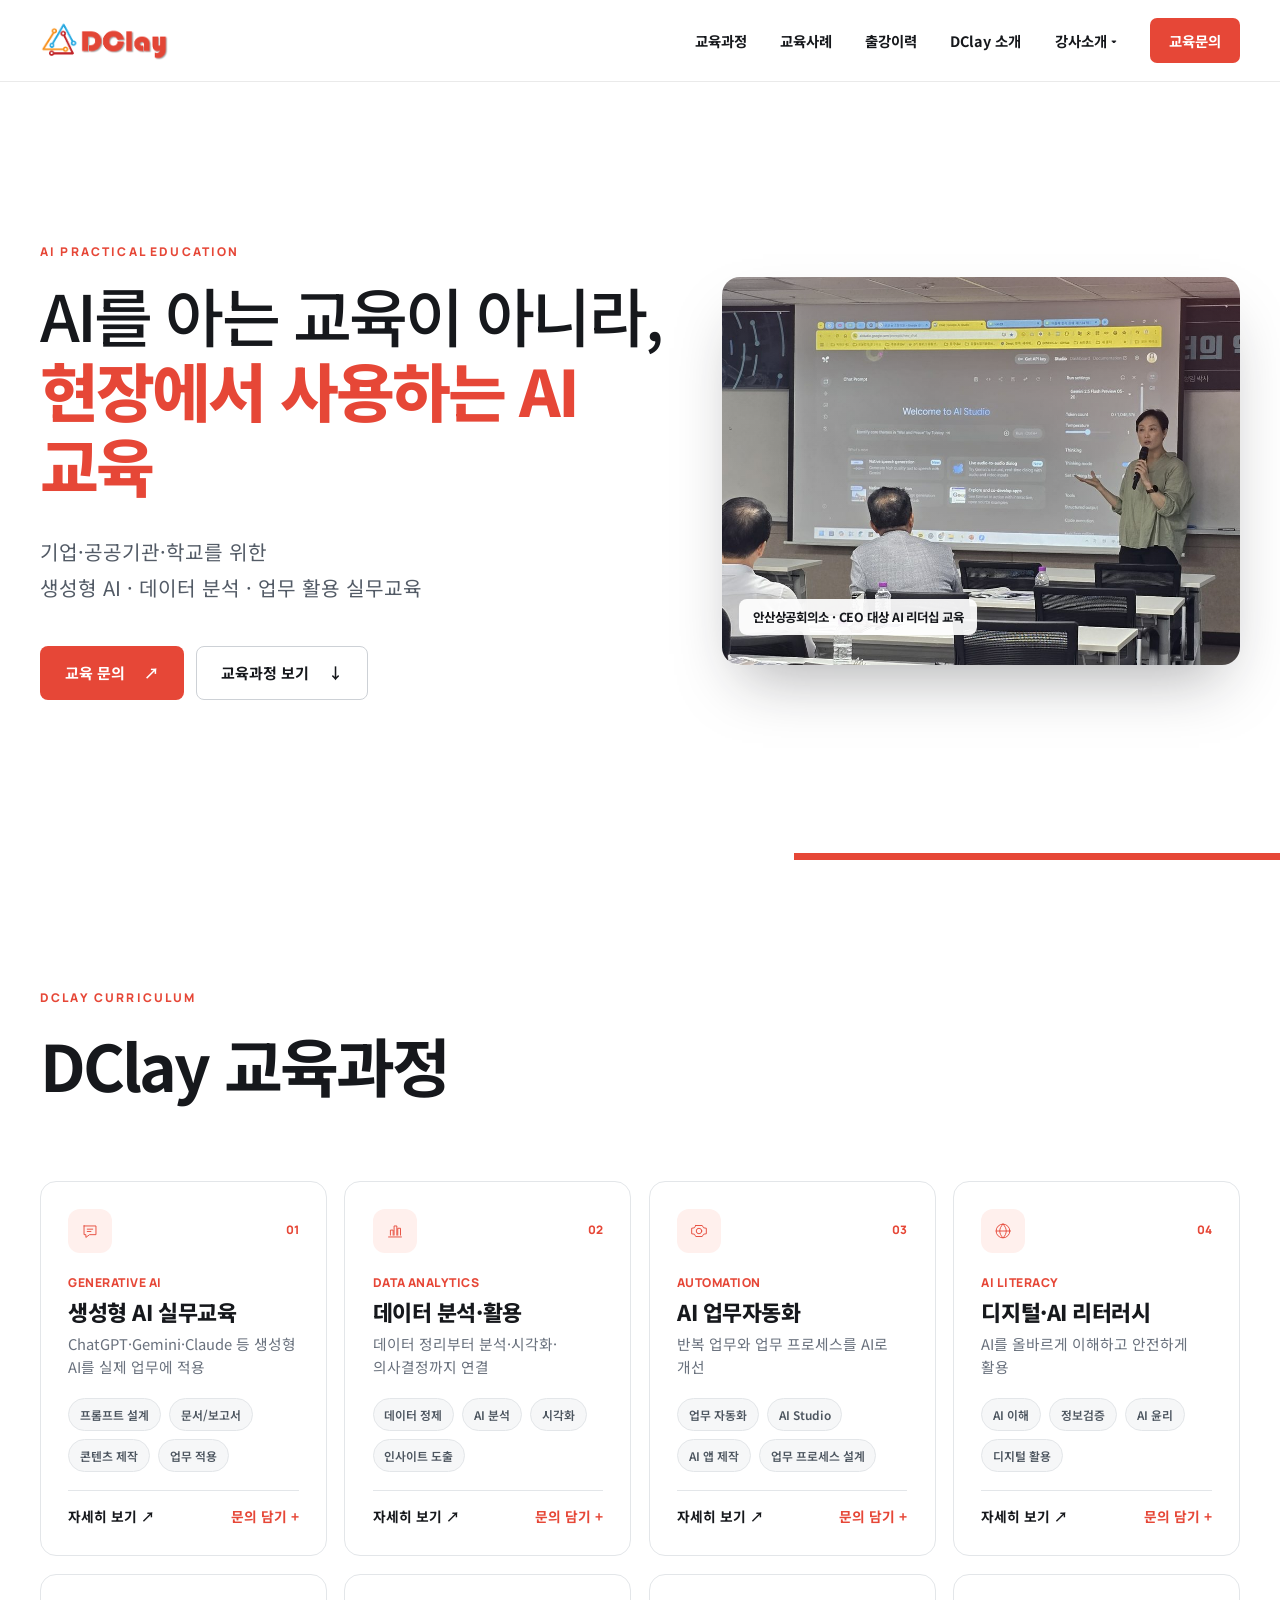
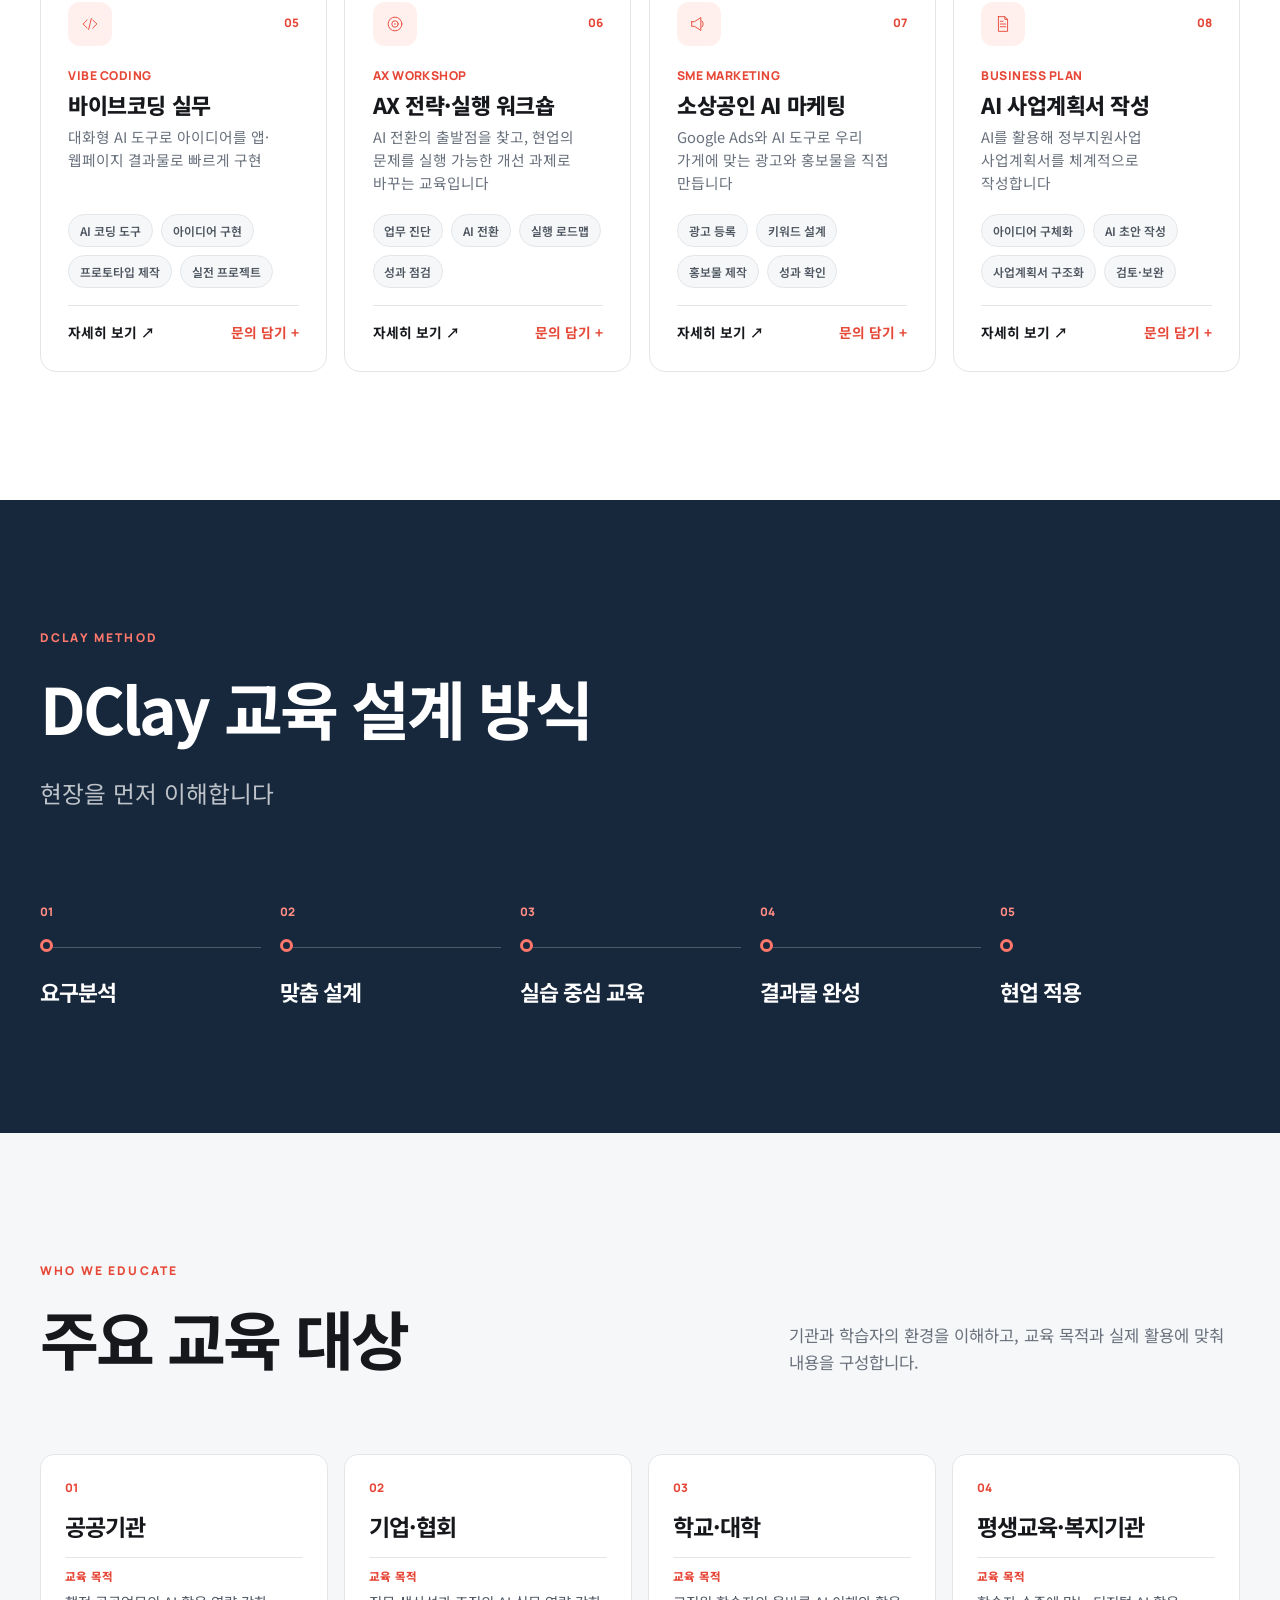
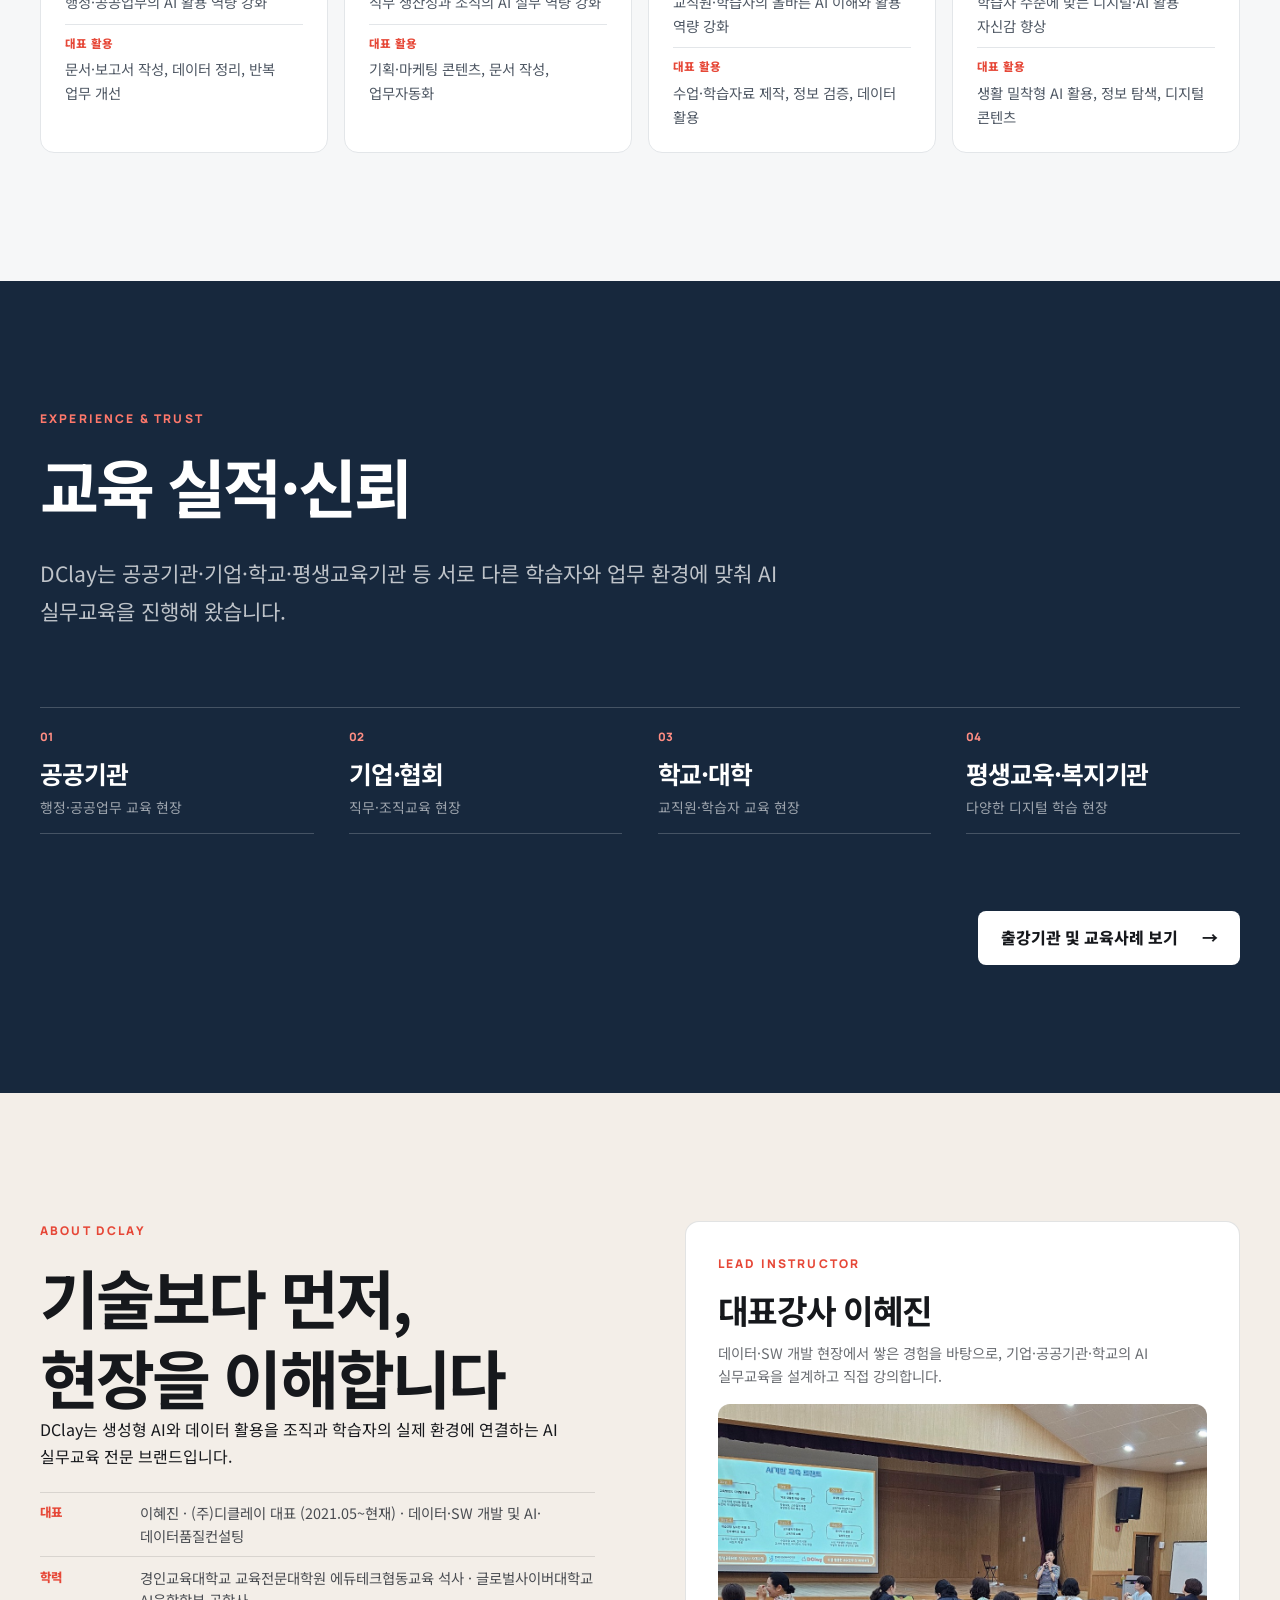
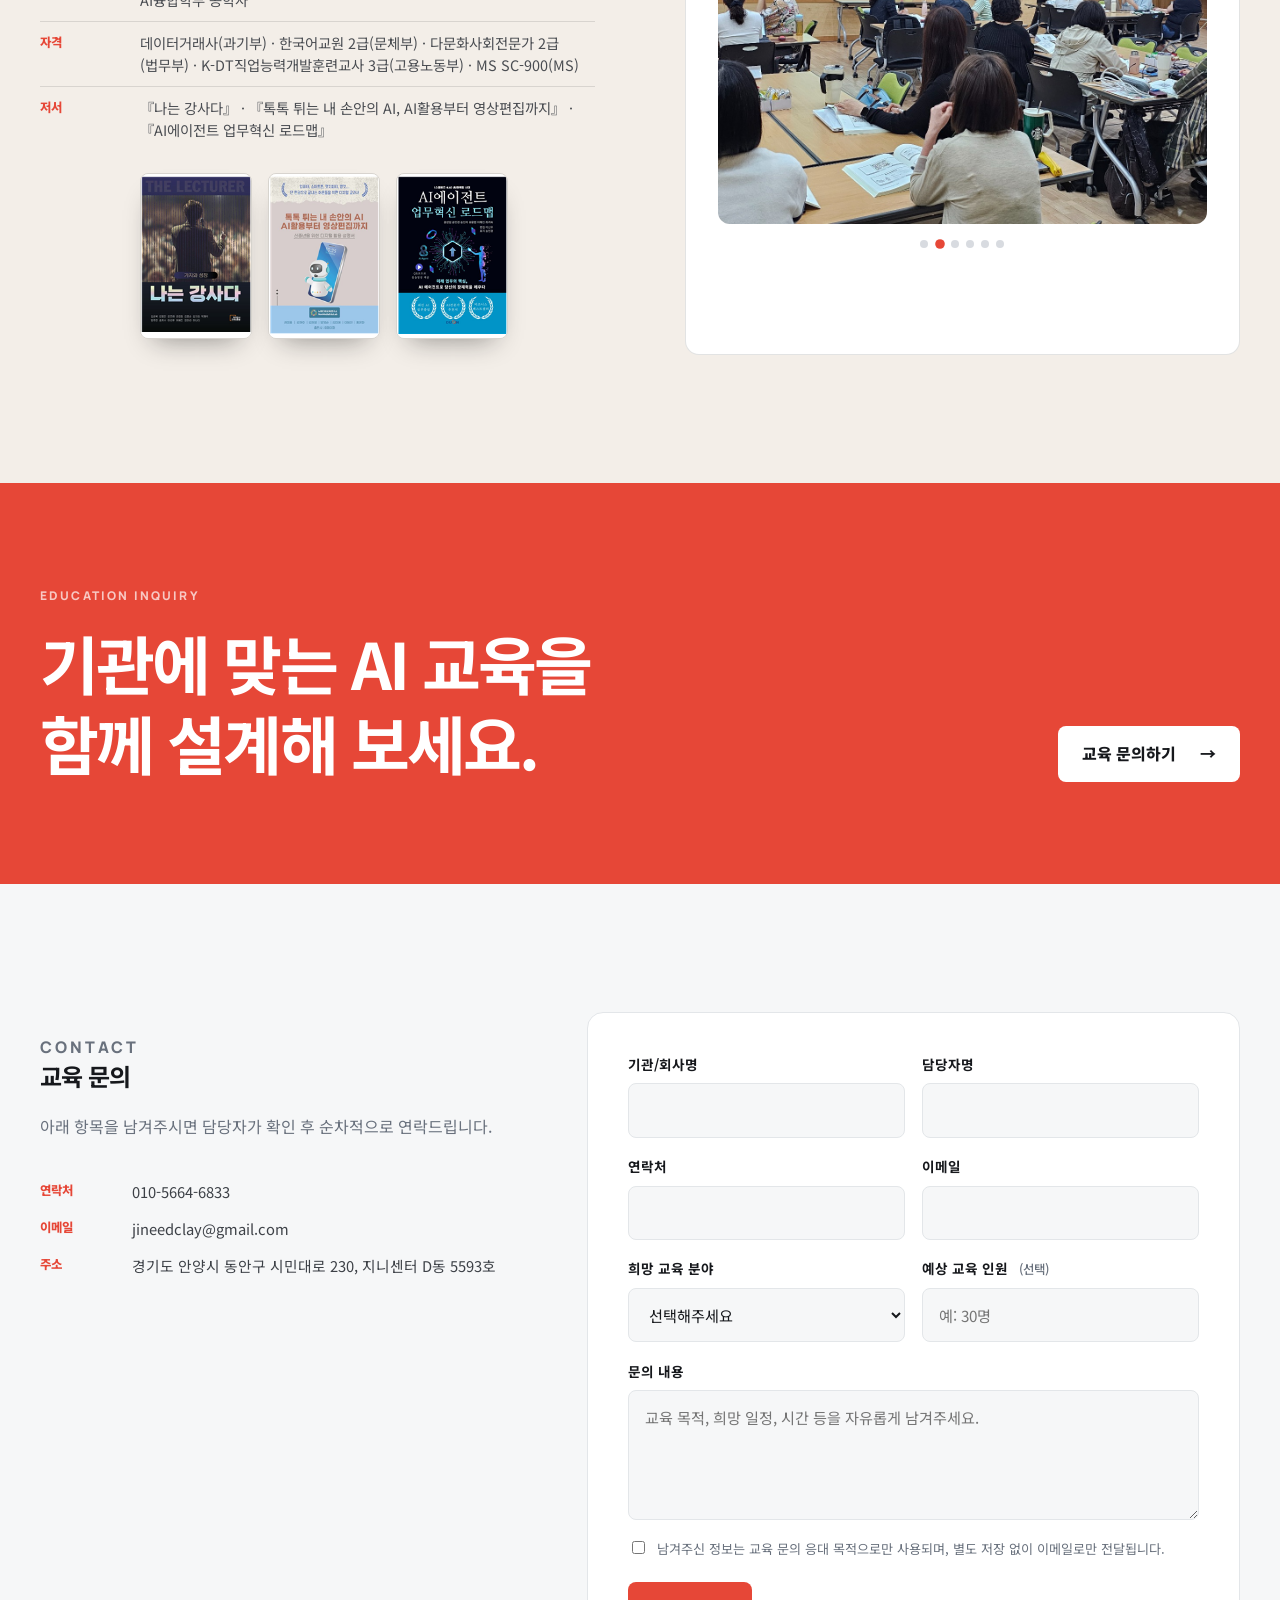
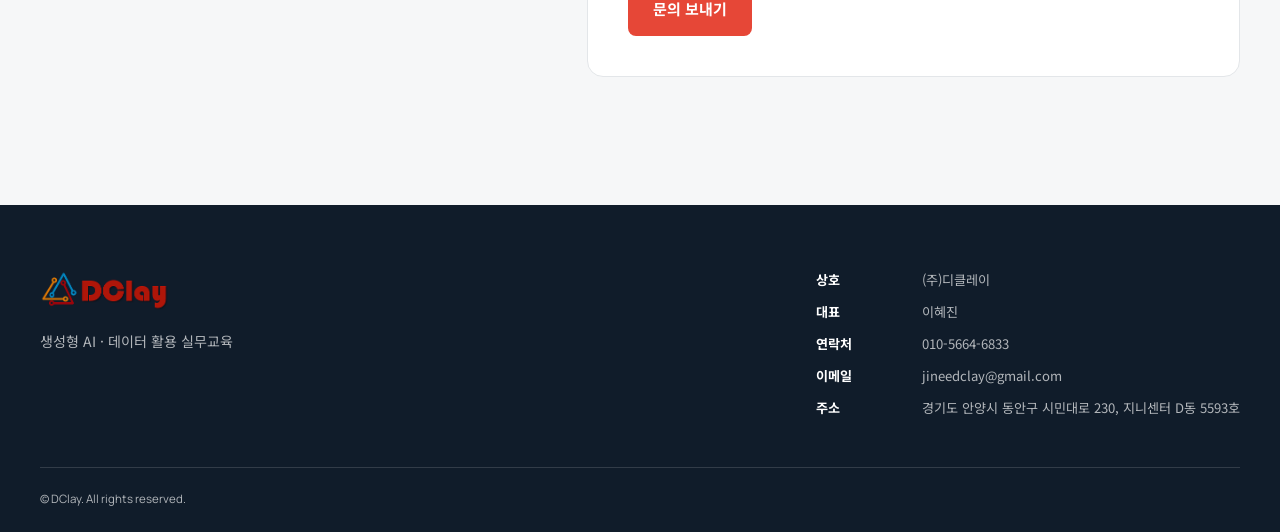
==== index.html @ a3af1133 "Flatten repo: move ai-edu/* to repo root" ====
<!doctype html>
<html lang="ko">
<head>
  <meta charset="UTF-8">
  <meta name="viewport" content="width=device-width, initial-scale=1.0">
  <title>DClay AI 교육 | 현장에서 사용하는 AI 교육</title>
  <meta name="description" content="기업·공공기관·학교를 위한 생성형 AI, 데이터 분석, 업무 활용 실무교육">
  <meta name="theme-color" content="#ffffff">
  <link rel="stylesheet" href="css/style.css?v=20260912-8">
  <script src="js/main.js" defer></script>
  <script src="js/carousel.js" defer></script>
</head>
<body id="top">
  <a class="skip-link" href="#main-content">본문 바로가기</a>

  <header class="site-header" id="site-header">
    <div class="container header-inner">
      <a class="brand" href="#top" aria-label="DClay 홈으로 이동">
        <img src="img/dclay-logo@2x.png" alt="DClay" width="289" height="94">
      </a>
      <button class="menu-toggle" type="button" aria-expanded="false" aria-controls="primary-navigation" aria-label="메뉴 열기">
        <span></span><span></span><span></span>
      </button>
      <nav class="primary-nav" id="primary-navigation" aria-label="주요 메뉴">
        <a href="#curriculum">교육과정</a>
        <a href="#education-cases">교육사례</a>
        <a href="institutions.html">출강이력</a>
        <a href="https://www.google.com/search?sca_esv=d02f1cfad0f003e9&biw=1497&bih=1020&sxsrf=APpeQnvHcux0VURXKA1gDdTrSal9pL-v2Q%3A1789214734479&q=(%EC%A3%BC)%EB%94%94%ED%81%B4%EB%A0%88%EC%9D%B4&stick=H4sIAAAAAAAAAONgU1I1qDAzszA2tTAxNDM1NzFLNUyyMqhIS05KNjA1Mk00tUwxMzdKWcQqqPFm8R7N11OmvG3c8npBx5u5WwDxBFzNPQAAAA&mat=CbwBlJvJQVDv&ved=2ahUKEwiBo7OlgOmWAxUOnK8BHfsRK-wQrMcEegQIIxAF" target="_blank" rel="noopener noreferrer">DClay 소개</a>
        <div class="nav-dropdown">
          <button type="button" class="nav-dropdown-toggle" aria-expanded="false" aria-controls="instructor-menu">강사소개 <span class="nav-caret" aria-hidden="true">▾</span></button>
          <div class="nav-dropdown-menu" id="instructor-menu">
            <div class="nav-dropdown">
              <button type="button" class="nav-dropdown-toggle" aria-expanded="false" aria-controls="instructor-menu-owner">대표강사 <span class="nav-caret" aria-hidden="true">▾</span></button>
              <div class="nav-dropdown-menu" id="instructor-menu-owner">
                <a href="#about-dclay">소개 페이지</a>
                <a href="https://blog.naver.com/dclay_edu" target="_blank" rel="noopener noreferrer">블로그홈</a>
                <a href="https://search.naver.com/search.naver?where=nexearch&sm=tab_etc&mra=bjky&pkid=1&os=33527832&qvt=0&query=%EC%9D%B4%ED%98%9C%EC%A7%84" target="_blank" rel="noopener noreferrer">네이버 인물등록</a>
                <a href="https://search.naver.com/search.naver?sm=tab_hty.top&where=nexearch&ssc=tab.nx.all&query=%28%EC%A3%BC%29%EB%94%94%ED%81%B4%EB%A0%88%EC%9D%B4+%EC%9D%B4%ED%98%9C%EC%A7%84+%EB%8C%80%ED%91%9C&oquery=%EC%9D%B4%ED%98%9C%EC%A7%84&tqi=jqR%2BGdqX6IT8oRGK7vG-379817&ackey=ii3g0a8o" target="_blank" rel="noopener noreferrer">보도자료</a>
              </div>
            </div>
            <div class="nav-dropdown">
              <button type="button" class="nav-dropdown-toggle" aria-expanded="false" aria-controls="instructor-menu-resident">전임강사 <span class="nav-caret" aria-hidden="true">▾</span></button>
              <div class="nav-dropdown-menu" id="instructor-menu-resident">
                <span class="nav-dropdown-empty">추가 예정</span>
              </div>
            </div>
          </div>
        </div>
        <a class="nav-cta" href="#education-inquiry">교육문의</a>
      </nav>
    </div>
  </header>

  <main id="main-content">
    <section class="hero" aria-labelledby="hero-title">
      <div class="container hero-inner">
        <div class="hero-copy">
          <p class="eyebrow">AI PRACTICAL EDUCATION</p>
          <h1 id="hero-title">AI를 아는 교육이 아니라,<br><strong>현장에서 사용하는 AI 교육</strong></h1>
          <p class="hero-description">기업·공공기관·학교를 위한<br>생성형 AI · 데이터 분석 · 업무 활용 실무교육</p>
          <div class="hero-actions">
            <a class="button button-primary" href="#education-inquiry">교육 문의 <span aria-hidden="true">↗</span></a>
            <a class="button button-secondary" href="#curriculum">교육과정 보기 <span aria-hidden="true">↓</span></a>
          </div>
        </div>
        <div class="hero-photo">
          <img src="img_hero/class6.jpg" alt="DClay 이혜진 강사가 기업 임직원 대상 AI 실무교육을 진행하는 모습" loading="eager">
          <p class="hero-photo-tag">안산상공회의소 · CEO 대상 AI 리더십 교육</p>
        </div>
      </div>
    </section>

    <section class="section curriculum" id="curriculum" aria-labelledby="curriculum-title">
      <div class="container">
        <div class="section-heading">
          <div><p class="eyebrow">DCLAY CURRICULUM</p><h2 id="curriculum-title">DClay 교육과정</h2></div>
        </div>
        <div class="course-list">
          <article class="course-card" data-course-id="generative-ai">
            <div class="course-card-head">
              <div class="course-icon" aria-hidden="true"><svg viewBox="0 0 48 48"><path d="M11 13h26v19H23l-8 6v-6h-4V13Z"/><path d="M18 20h12M18 25h8"/></svg></div>
              <div class="course-index">01</div>
            </div>
            <div class="course-copy">
              <span class="course-copy-tag">GENERATIVE AI</span>
              <h3>생성형 AI 실무교육</h3>
              <p>ChatGPT·Gemini·Claude 등 생성형 AI를 실제 업무에 적용</p>
            </div>
            <div class="course-topics" aria-label="주요 내용"><span>프롬프트 설계</span><span>문서/보고서</span><span>콘텐츠 제작</span><span>업무 적용</span></div>
            <div class="course-actions">
              <button type="button" class="course-action-detail" data-open-course="generative-ai">자세히 보기 <span aria-hidden="true">↗</span></button>
              <button type="button" class="course-action-inquiry" data-inquiry-course="generative-ai">문의 담기 <span aria-hidden="true">+</span></button>
            </div>
          </article>
          <article class="course-card" data-course-id="data-analytics">
            <div class="course-card-head">
              <div class="course-icon" aria-hidden="true"><svg viewBox="0 0 48 48"><path d="M10 37h28M14 33V22h6v11M22 33V13h6v20M30 33V18h6v15"/></svg></div>
              <div class="course-index">02</div>
            </div>
            <div class="course-copy">
              <span class="course-copy-tag">DATA ANALYTICS</span>
              <h3>데이터 분석·활용</h3>
              <p>데이터 정리부터 분석·시각화·의사결정까지 연결</p>
            </div>
            <div class="course-topics" aria-label="주요 내용"><span>데이터 정제</span><span>AI 분석</span><span>시각화</span><span>인사이트 도출</span></div>
            <div class="course-actions">
              <button type="button" class="course-action-detail" data-open-course="data-analytics">자세히 보기 <span aria-hidden="true">↗</span></button>
              <button type="button" class="course-action-inquiry" data-inquiry-course="data-analytics">문의 담기 <span aria-hidden="true">+</span></button>
            </div>
          </article>
          <article class="course-card" data-course-id="automation">
            <div class="course-card-head">
              <div class="course-icon" aria-hidden="true"><svg viewBox="0 0 48 48"><path d="M17 12h14l3 5 6 1v12l-6 1-3 5H17l-3-5-6-1V18l6-1 3-5Z"/><circle cx="24" cy="24" r="6"/></svg></div>
              <div class="course-index">03</div>
            </div>
            <div class="course-copy">
              <span class="course-copy-tag">AUTOMATION</span>
              <h3>AI 업무자동화</h3>
              <p>반복 업무와 업무 프로세스를 AI로 개선</p>
            </div>
            <div class="course-topics" aria-label="주요 내용"><span>업무 자동화</span><span>AI Studio</span><span>AI 앱 제작</span><span>업무 프로세스 설계</span></div>
            <div class="course-actions">
              <button type="button" class="course-action-detail" data-open-course="automation">자세히 보기 <span aria-hidden="true">↗</span></button>
              <button type="button" class="course-action-inquiry" data-inquiry-course="automation">문의 담기 <span aria-hidden="true">+</span></button>
            </div>
          </article>
          <article class="course-card" data-course-id="literacy">
            <div class="course-card-head">
              <div class="course-icon" aria-hidden="true"><svg viewBox="0 0 48 48"><circle cx="24" cy="24" r="15"/><path d="M9 24h30M24 9c5 5 7 10 7 15s-2 10-7 15c-5-5-7-10-7-15s2-10 7-15Z"/></svg></div>
              <div class="course-index">04</div>
            </div>
            <div class="course-copy">
              <span class="course-copy-tag">AI LITERACY</span>
              <h3>디지털·AI 리터러시</h3>
              <p>AI를 올바르게 이해하고 안전하게 활용</p>
            </div>
            <div class="course-topics" aria-label="주요 내용"><span>AI 이해</span><span>정보검증</span><span>AI 윤리</span><span>디지털 활용</span></div>
            <div class="course-actions">
              <button type="button" class="course-action-detail" data-open-course="literacy">자세히 보기 <span aria-hidden="true">↗</span></button>
              <button type="button" class="course-action-inquiry" data-inquiry-course="literacy">문의 담기 <span aria-hidden="true">+</span></button>
            </div>
          </article>
          <article class="course-card" data-course-id="vibe-coding">
            <div class="course-card-head">
              <div class="course-icon" aria-hidden="true"><svg viewBox="0 0 48 48"><path d="M18 15 9 24l9 9M30 15l9 9-9 9M27 12l-6 24"/></svg></div>
              <div class="course-index">05</div>
            </div>
            <div class="course-copy">
              <span class="course-copy-tag">VIBE CODING</span>
              <h3>바이브코딩 실무</h3>
              <p>대화형 AI 도구로 아이디어를 앱·웹페이지 결과물로 빠르게 구현</p>
            </div>
            <div class="course-topics" aria-label="주요 내용"><span>AI 코딩 도구</span><span>아이디어 구현</span><span>프로토타입 제작</span><span>실전 프로젝트</span></div>
            <div class="course-actions">
              <button type="button" class="course-action-detail" data-open-course="vibe-coding">자세히 보기 <span aria-hidden="true">↗</span></button>
              <button type="button" class="course-action-inquiry" data-inquiry-course="vibe-coding">문의 담기 <span aria-hidden="true">+</span></button>
            </div>
          </article>
          <article class="course-card" data-course-id="ax-workshop">
            <div class="course-card-head">
              <div class="course-icon" aria-hidden="true"><svg viewBox="0 0 48 48"><circle cx="24" cy="24" r="15"/><circle cx="24" cy="24" r="7"/><circle cx="24" cy="24" r="1.6" fill="currentColor" stroke="none"/></svg></div>
              <div class="course-index">06</div>
            </div>
            <div class="course-copy">
              <span class="course-copy-tag">AX WORKSHOP</span>
              <h3>AX 전략·실행 워크숍</h3>
              <p>AI 전환의 출발점을 찾고, 현업의 문제를 실행 가능한 개선 과제로 바꾸는 교육입니다</p>
            </div>
            <div class="course-topics" aria-label="주요 내용"><span>업무 진단</span><span>AI 전환</span><span>실행 로드맵</span><span>성과 점검</span></div>
            <div class="course-actions">
              <button type="button" class="course-action-detail" data-open-course="ax-workshop">자세히 보기 <span aria-hidden="true">↗</span></button>
              <button type="button" class="course-action-inquiry" data-inquiry-course="ax-workshop">문의 담기 <span aria-hidden="true">+</span></button>
            </div>
          </article>
          <article class="course-card" data-course-id="sme-marketing">
            <div class="course-card-head">
              <div class="course-icon" aria-hidden="true"><svg viewBox="0 0 48 48"><path d="M8 19h6l14-9v28l-14-9H8V19Z"/><path d="M30 17a9 9 0 0 1 0 14"/></svg></div>
              <div class="course-index">07</div>
            </div>
            <div class="course-copy">
              <span class="course-copy-tag">SME MARKETING</span>
              <h3>소상공인 AI 마케팅</h3>
              <p>Google Ads와 AI 도구로 우리 가게에 맞는 광고와 홍보물을 직접 만듭니다</p>
            </div>
            <div class="course-topics" aria-label="주요 내용"><span>광고 등록</span><span>키워드 설계</span><span>홍보물 제작</span><span>성과 확인</span></div>
            <div class="course-actions">
              <button type="button" class="course-action-detail" data-open-course="sme-marketing">자세히 보기 <span aria-hidden="true">↗</span></button>
              <button type="button" class="course-action-inquiry" data-inquiry-course="sme-marketing">문의 담기 <span aria-hidden="true">+</span></button>
            </div>
          </article>
          <article class="course-card" data-course-id="business-plan">
            <div class="course-card-head">
              <div class="course-icon" aria-hidden="true"><svg viewBox="0 0 48 48"><path d="M14 8h14l6 6v26H14V8Z"/><path d="M28 8v6h6"/><path d="M18 24h12M18 30h12M18 18h6"/></svg></div>
              <div class="course-index">08</div>
            </div>
            <div class="course-copy">
              <span class="course-copy-tag">BUSINESS PLAN</span>
              <h3>AI 사업계획서 작성</h3>
              <p>AI를 활용해 정부지원사업 사업계획서를 체계적으로 작성합니다</p>
            </div>
            <div class="course-topics" aria-label="주요 내용"><span>아이디어 구체화</span><span>AI 초안 작성</span><span>사업계획서 구조화</span><span>검토·보완</span></div>
            <div class="course-actions">
              <button type="button" class="course-action-detail" data-open-course="business-plan">자세히 보기 <span aria-hidden="true">↗</span></button>
              <button type="button" class="course-action-inquiry" data-inquiry-course="business-plan">문의 담기 <span aria-hidden="true">+</span></button>
            </div>
          </article>
        </div>
      </div>
    </section>

    <section class="section method" id="method" aria-labelledby="method-title">
      <div class="container">
        <div class="method-heading">
          <p class="eyebrow">DCLAY METHOD</p>
          <h2 id="method-title">DClay 교육 설계 방식</h2>
          <p class="method-message">현장을 먼저 이해합니다</p>
        </div>
        <ol class="method-flow" aria-label="DClay 교육 설계 5단계">
          <li><span class="method-number">01</span><div class="method-marker"><span></span></div><h3>요구분석</h3></li>
          <li><span class="method-number">02</span><div class="method-marker"><span></span></div><h3>맞춤 설계</h3></li>
          <li><span class="method-number">03</span><div class="method-marker"><span></span></div><h3>실습 중심 교육</h3></li>
          <li><span class="method-number">04</span><div class="method-marker"><span></span></div><h3>결과물 완성</h3></li>
          <li><span class="method-number">05</span><div class="method-marker"><span></span></div><h3>현업 적용</h3></li>
        </ol>
      </div>
    </section>

    <section class="section audiences" id="audiences" aria-labelledby="audiences-title">
      <div class="container">
        <div class="section-heading section-heading-split">
          <div>
            <p class="eyebrow">WHO WE EDUCATE</p>
            <h2 id="audiences-title">주요 교육 대상</h2>
          </div>
          <p>기관과 학습자의 환경을 이해하고, 교육 목적과 실제 활용에 맞춰 내용을 구성합니다.</p>
        </div>

        <div class="audience-grid">
          <article class="audience-card">
            <span class="audience-number">01</span>
            <h3>공공기관</h3>
            <dl>
              <div>
                <dt>교육 목적</dt>
                <dd>행정·공공업무의 AI 활용 역량 강화</dd>
              </div>
              <div>
                <dt>대표 활용</dt>
                <dd>문서·보고서 작성, 데이터 정리, 반복 업무 개선</dd>
              </div>
            </dl>
          </article>

          <article class="audience-card">
            <span class="audience-number">02</span>
            <h3>기업·협회</h3>
            <dl>
              <div>
                <dt>교육 목적</dt>
                <dd>직무 생산성과 조직의 AI 실무 역량 강화</dd>
              </div>
              <div>
                <dt>대표 활용</dt>
                <dd>기획·마케팅 콘텐츠, 문서 작성, 업무자동화</dd>
              </div>
            </dl>
          </article>

          <article class="audience-card">
            <span class="audience-number">03</span>
            <h3>학교·대학</h3>
            <dl>
              <div>
                <dt>교육 목적</dt>
                <dd>교직원·학습자의 올바른 AI 이해와 활용 역량 강화</dd>
              </div>
              <div>
                <dt>대표 활용</dt>
                <dd>수업·학습자료 제작, 정보 검증, 데이터 활용</dd>
              </div>
            </dl>
          </article>

          <article class="audience-card">
            <span class="audience-number">04</span>
            <h3>평생교육·복지기관</h3>
            <dl>
              <div>
                <dt>교육 목적</dt>
                <dd>학습자 수준에 맞는 디지털·AI 활용 자신감 향상</dd>
              </div>
              <div>
                <dt>대표 활용</dt>
                <dd>생활 밀착형 AI 활용, 정보 탐색, 디지털 콘텐츠</dd>
              </div>
            </dl>
          </article>
        </div>
      </div>
    </section>

    <section class="section trust" id="education-cases" aria-labelledby="trust-title">
      <div class="container trust-inner">
        <div class="trust-heading">
          <p class="eyebrow">EXPERIENCE &amp; TRUST</p>
          <h2 id="trust-title">교육 실적·신뢰</h2>
          <p class="trust-lead">DClay는 공공기관·기업·학교·평생교육기관 등 서로 다른 학습자와 업무 환경에 맞춰 AI 실무교육을 진행해 왔습니다.</p>
        </div>

        <div class="trust-fields" aria-label="DClay 교육 현장 경험">
          <article><span>01</span><h3>공공기관</h3><p>행정·공공업무 교육 현장</p></article>
          <article><span>02</span><h3>기업·협회</h3><p>직무·조직교육 현장</p></article>
          <article><span>03</span><h3>학교·대학</h3><p>교직원·학습자 교육 현장</p></article>
          <article><span>04</span><h3>평생교육·복지기관</h3><p>다양한 디지털 학습 현장</p></article>
        </div>

        <a class="trust-link" href="institutions.html">출강기관 및 교육사례 보기 <span aria-hidden="true">→</span></a>
      </div>
    </section>

    <section class="section about-dclay" id="about-dclay" aria-labelledby="about-dclay-title">
      <div class="container about-layout">
        <div class="about-heading">
          <p class="eyebrow">ABOUT DCLAY</p>
          <h2 id="about-dclay-title">기술보다 먼저,<br>현장을 이해합니다</h2>
          <p>DClay는 생성형 AI와 데이터 활용을 조직과 학습자의 실제 환경에 연결하는 AI 실무교육 전문 브랜드입니다.</p>

          <dl class="about-bio">
            <div class="about-bio-item">
              <dt>대표</dt>
              <dd>이혜진 · (주)디클레이 대표 (2021.05~현재) · 데이터·SW 개발 및 AI·데이터품질컨설팅</dd>
            </div>
            <div class="about-bio-item">
              <dt>학력</dt>
              <dd>경인교육대학교 교육전문대학원 에듀테크협동교육 석사 · 글로벌사이버대학교 AI융합학부 공학사</dd>
            </div>
            <div class="about-bio-item">
              <dt>자격</dt>
              <dd>데이터거래사(과기부) · 한국어교원 2급(문체부) · 다문화사회전문가 2급(법무부) · K-DT직업능력개발훈련교사 3급(고용노동부) · MS SC-900(MS)</dd>
            </div>
            <div class="about-bio-item">
              <dt>저서</dt>
              <dd>『나는 강사다』 · 『톡톡 튀는 내 손안의 AI, AI활용부터 영상편집까지』 · 『AI에이전트 업무혁신 로드맵』</dd>
              <div class="book-covers">
                <img src="img/book-lecturer.png" alt="『나는 강사다』 책 표지" loading="lazy">
                <img src="img/book-ai-handy.png" alt="『톡톡 튀는 내 손안의 AI, AI활용부터 영상편집까지』 책 표지" loading="lazy">
                <img src="img/book-ai-agent.png" alt="『AI에이전트 업무혁신 로드맵』 책 표지" loading="lazy">
              </div>
            </div>
          </dl>
        </div>

        <aside class="instructor-slot" aria-labelledby="instructor-name">
          <p class="eyebrow">LEAD INSTRUCTOR</p>
          <h3 id="instructor-name">대표강사 이혜진</h3>
          <p class="instructor-note">데이터·SW 개발 현장에서 쌓은 경험을 바탕으로, 기업·공공기관·학교의 AI 실무교육을 설계하고 직접 강의합니다.</p>

          <div class="instructor-photo-carousel" data-carousel aria-label="이혜진 강사 교육 현장 사진">
            <div class="carousel-slide is-active"><img src="img_hero/class1.jpg" alt="AI 디지털배움터 컴퓨터실 실습 교육 현장"></div>
            <div class="carousel-slide"><img src="img_hero/class2.jpg" alt="기업 임직원 대상 AI 실무교육 강의 현장"></div>
            <div class="carousel-slide"><img src="img_hero/class3.jpg" alt="공공기관 AI 활용 교육 강의 현장"></div>
            <div class="carousel-slide"><img src="img_hero/class4.jpg" alt="다수 인원 대상 AI 실무교육 강의 현장"></div>
            <div class="carousel-slide"><img src="img_hero/class5.jpg" alt="클로드 AI 에이전트 사용법 소규모 실습 교육"></div>
            <div class="carousel-slide"><img src="img_hero/class6.jpg" alt="안산상공회의소 CEO 대상 AI 리더십 교육 강의 현장"></div>
          </div>
          <div class="carousel-dots" data-carousel-dots aria-hidden="true"></div>
        </aside>
      </div>
    </section>

    <section class="inquiry-cta" id="education-inquiry" aria-labelledby="inquiry-title">
      <div class="container inquiry-inner">
        <div>
          <p class="eyebrow">EDUCATION INQUIRY</p>
          <h2 id="inquiry-title">기관에 맞는 AI 교육을<br>함께 설계해 보세요.</h2>
        </div>
        <a class="inquiry-button" href="#inquiry-form">교육 문의하기 <span aria-hidden="true">→</span></a>
      </div>
    </section>

    <section class="section inquiry-form-section" id="inquiry-form" aria-labelledby="inquiry-form-title">
      <div class="container inquiry-form-layout">
        <div class="inquiry-form-heading">
          <p class="eyebrow">CONTACT</p>
          <h2 id="inquiry-form-title">교육 문의</h2>
          <p>아래 항목을 남겨주시면 담당자가 확인 후 순차적으로 연락드립니다.</p>
          <dl>
            <div><dt>연락처</dt><dd>010-5664-6833</dd></div>
            <div><dt>이메일</dt><dd>jineedclay@gmail.com</dd></div>
            <div><dt>주소</dt><dd>경기도 안양시 동안구 시민대로 230, 지니센터 D동 5593호</dd></div>
          </dl>
        </div>

        <form class="inquiry-form" id="education-inquiry-form">
          <div class="form-row form-row-2">
            <div class="form-field">
              <label for="field-org">기관/회사명</label>
              <input type="text" id="field-org" name="company" required>
            </div>
            <div class="form-field">
              <label for="field-name">담당자명</label>
              <input type="text" id="field-name" name="name" required>
            </div>
          </div>
          <div class="form-row form-row-2">
            <div class="form-field">
              <label for="field-phone">연락처</label>
              <input type="tel" id="field-phone" name="phone" required>
            </div>
            <div class="form-field">
              <label for="field-email">이메일</label>
              <input type="email" id="field-email" name="email" required>
            </div>
          </div>
          <div class="form-row form-row-2">
            <div class="form-field">
              <label for="field-topic">희망 교육 분야</label>
              <select id="field-topic" name="topic">
                <option value="">선택해주세요</option>
                <option>생성형 AI 실무교육</option>
                <option>데이터 분석·활용</option>
                <option>AI 업무자동화</option>
                <option>디지털·AI 리터러시</option>
                <option>바이브코딩 실무</option>
                <option>AX 전략·실행 워크숍</option>
                <option>소상공인 AI 마케팅</option>
                <option>AI 사업계획서 작성</option>
                <option>기타 (내용에 작성)</option>
              </select>
            </div>
            <div class="form-field">
              <label for="field-size">예상 교육 인원 <span class="optional">(선택)</span></label>
              <input type="text" id="field-size" name="size" placeholder="예: 30명">
            </div>
          </div>
          <div class="form-field">
            <label for="field-message">문의 내용</label>
            <textarea id="field-message" name="message" required placeholder="교육 목적, 희망 일정, 시간 등을 자유롭게 남겨주세요."></textarea>
          </div>
          <label class="form-consent">
            <input type="checkbox" required>
            <span>남겨주신 정보는 교육 문의 응대 목적으로만 사용되며, 별도 저장 없이 이메일로만 전달됩니다.</span>
          </label>
          <div class="form-submit">
            <button class="button button-primary" type="submit">문의 보내기</button>
            <p class="form-status" data-form-status role="status" aria-live="polite"></p>
          </div>
        </form>
      </div>
    </section>
  </main>

  <footer class="site-footer" id="contact-information">
    <div class="container footer-main">
      <div class="footer-brand">
        <img src="img/dclay-logo@2x.png" alt="DClay" width="289" height="94" loading="lazy">
        <p>생성형 AI · 데이터 활용 실무교육</p>
      </div>
      <dl class="footer-information">
        <div><dt>상호</dt><dd>(주)디클레이</dd></div>
        <div><dt>대표</dt><dd>이혜진</dd></div>
        <div><dt>연락처</dt><dd>010-5664-6833</dd></div>
        <div><dt>이메일</dt><dd>jineedclay@gmail.com</dd></div>
        <div><dt>주소</dt><dd>경기도 안양시 동안구 시민대로 230, 지니센터 D동 5593호</dd></div>
      </dl>
    </div>
    <div class="container footer-bottom">
      <p>© DClay. All rights reserved.</p>
    </div>
  </footer>

  <button class="top-button" id="top-button" type="button" aria-label="페이지 맨 위로 이동"><span aria-hidden="true">↑</span>TOP</button>

  <div class="course-modal-backdrop" id="course-modal" hidden>
    <div class="course-modal" role="dialog" aria-modal="true" aria-labelledby="course-modal-title">
      <button type="button" class="course-modal-close" id="course-modal-close" aria-label="닫기">✕</button>
      <p class="course-modal-eyebrow"><span id="course-modal-tag"></span> <span aria-hidden="true">·</span> <span id="course-modal-index"></span></p>
      <div class="course-modal-icon" id="course-modal-icon" aria-hidden="true"></div>
      <h3 id="course-modal-title"></h3>
      <p class="course-modal-desc" id="course-modal-desc"></p>

      <dl class="course-modal-stats">
        <div><dt>추천 대상</dt><dd id="course-modal-audience"></dd></div>
        <div><dt>교육 구성</dt><dd id="course-modal-structure"></dd></div>
        <div><dt>실습 결과물</dt><dd id="course-modal-output"></dd></div>
        <div><dt>교육 시간·난이도</dt><dd id="course-modal-duration"></dd></div>
      </dl>

      <div class="course-modal-flow">
        <h4>이런 흐름으로 배웁니다</h4>
        <ol id="course-modal-steps"></ol>
      </div>

      <p class="course-modal-note" id="course-modal-note"></p>

      <div class="course-modal-buttons">
        <button type="button" class="button button-secondary" id="course-modal-copy">교육 링크 복사</button>
        <button type="button" class="button button-primary" id="course-modal-inquiry">문의 담기 <span aria-hidden="true">+</span></button>
      </div>
    </div>
  </div>

  <script src="js/data/courses.js"></script>
  <script src="js/course-modal.js" defer></script>
  <script src="js/contact-form.js" defer></script>
</body>
</html>
---- css/style.css ----
@import url("https://fonts.googleapis.com/css2?family=Manrope:wght@600;700;800&family=Noto+Sans+KR:wght@400;500;600;700;800&display=swap");

:root {
  --red: #e64737;
  --red-dark: #c93629;
  --red-soft: #fff0ed;
  --ink: #16181c;
  --navy: #17283d;
  --muted: #69717d;
  --line: #e3e6e9;
  --surface: #f6f7f8;
  --white: #fff;
  --header-height: 82px;
  --container: 1200px;
  --transition: 220ms ease;
}

*, *::before, *::after { box-sizing: border-box; }
html { scroll-behavior: smooth; scroll-padding-top: calc(var(--header-height) + 24px); }
body {
  margin: 0;
  color: var(--ink);
  background: var(--white);
  font-family: "Noto Sans KR", "Apple SD Gothic Neo", "Malgun Gothic", sans-serif;
  line-height: 1.65;
  word-break: keep-all;
  -webkit-font-smoothing: antialiased;
  overflow-x: hidden;
}
body.menu-open { overflow: hidden; }
a { color: inherit; text-decoration: none; }
button { font: inherit; }
img, svg { display: block; }
h1, h2, h3, p, ul, ol { margin-top: 0; }
h1, h2, h3 { margin-bottom: 0; line-height: 1.25; letter-spacing: -0.045em; }
.container { width: min(calc(100% - 40px), var(--container)); margin-inline: auto; }
.section { padding-block: clamp(5.5rem, 10vw, 9rem); }

.skip-link {
  position: fixed; z-index: 9999; top: 10px; left: 10px; padding: .7rem 1rem;
  color: var(--white); background: var(--ink); border-radius: 6px;
  transform: translateY(-160%); transition: transform var(--transition);
}
.skip-link:focus { transform: translateY(0); }
.eyebrow {
  margin-bottom: 1rem; color: var(--red); font-family: "Manrope", sans-serif;
  font-size: .75rem; font-weight: 800; letter-spacing: .18em;
}
.button {
  display: inline-flex; min-height: 54px; align-items: center; justify-content: center;
  gap: 1.2rem; padding: .85rem 1.5rem; border: 1px solid transparent; border-radius: 8px;
  font-size: .94rem; font-weight: 700;
  transition: color var(--transition), background var(--transition), border-color var(--transition), transform var(--transition);
}
.button:hover { transform: translateY(-2px); }
.button-primary { color: var(--white); background: var(--red); }
.button-primary:hover { background: var(--red-dark); }
.button-secondary { color: var(--ink); background: var(--white); border-color: #cdd1d6; }
.button-secondary:hover { border-color: var(--ink); }
.button:focus-visible, .brand:focus-visible, .primary-nav a:focus-visible,
.menu-toggle:focus-visible, .top-button:focus-visible { outline: 3px solid #ffbb55; outline-offset: 3px; }

/* Header */
.site-header {
  position: fixed; z-index: 1000; inset: 0 0 auto; height: var(--header-height);
  background: rgba(255,255,255,.94); border-bottom: 1px solid rgba(22,24,28,.09);
  backdrop-filter: blur(14px); transition: box-shadow var(--transition);
}
.site-header.is-scrolled { box-shadow: 0 8px 30px rgba(26,33,43,.08); }
.header-inner { display: flex; height: 100%; align-items: center; justify-content: space-between; }
.brand { display: flex; width: auto; height: auto; align-items: center; }
.brand img {
  width: auto;
  height: auto;
  max-width: 150px;
  max-height: 42px;
  object-fit: contain;
}
.menu-toggle {
  position: relative; z-index: 2; display: grid; width: 44px; height: 44px; padding: 10px;
  border: 0; place-content: center; gap: 5px; color: var(--ink); background: transparent; cursor: pointer;
}
.menu-toggle span { display: block; width: 24px; height: 2px; background: currentColor; transition: transform var(--transition), opacity var(--transition); }
.menu-toggle[aria-expanded="true"] span:nth-child(1) { transform: translateY(7px) rotate(45deg); }
.menu-toggle[aria-expanded="true"] span:nth-child(2) { opacity: 0; }
.menu-toggle[aria-expanded="true"] span:nth-child(3) { transform: translateY(-7px) rotate(-45deg); }
.primary-nav {
  position: fixed; inset: var(--header-height) 0 auto; display: flex; max-height: 0;
  flex-direction: column; overflow: hidden; padding-inline: 20px; background: var(--white);
  box-shadow: 0 20px 30px rgba(22,24,28,.1); opacity: 0; visibility: hidden;
  transition: max-height 300ms ease, opacity var(--transition), visibility var(--transition), padding var(--transition);
}
.primary-nav.is-open { max-height: calc(100vh - var(--header-height)); padding-block: .8rem 1.5rem; opacity: 1; visibility: visible; }
.primary-nav a { padding: .9rem 0; border-bottom: 1px solid var(--line); font-weight: 700; }
.primary-nav .nav-cta { margin-top: .7rem; padding-inline: 1.2rem; color: var(--white); background: var(--red); border: 0; border-radius: 7px; text-align: center; }
.nav-dropdown { display: flex; flex-direction: column; }
.nav-dropdown-toggle {
  display: flex; align-items: center; justify-content: space-between; gap: .4rem; width: 100%;
  padding: .9rem 0; border: 0; border-bottom: 1px solid var(--line); background: transparent;
  color: inherit; font: inherit; font-weight: 700; text-align: left; cursor: pointer;
}
.nav-caret { display: inline-block; font-size: .75em; transition: transform var(--transition); }
.nav-dropdown-toggle[aria-expanded="true"] .nav-caret { transform: rotate(180deg); }
.nav-dropdown-menu { display: flex; flex-direction: column; max-height: 0; overflow: hidden; transition: max-height 300ms ease; }
.nav-dropdown.is-open > .nav-dropdown-menu { max-height: 600px; }
.nav-dropdown-menu a { padding: .7rem 0 .7rem 1rem; border-bottom: 1px solid var(--line); font-weight: 500; font-size: .92em; color: var(--muted); }
.nav-dropdown-menu > .nav-dropdown > .nav-dropdown-toggle {
  padding: .7rem 0 .7rem 1rem; border-bottom: 1px solid var(--line); font-weight: 600; font-size: .92em; color: var(--ink);
}
.nav-dropdown-menu .nav-dropdown-menu a { padding-left: 2rem; font-size: .88em; }
.nav-dropdown-empty { display: block; padding: .7rem 0 .7rem 2rem; border-bottom: 1px solid var(--line); font-size: .88em; color: var(--muted); font-style: italic; }

/* Hero */
.hero {
  position: relative; min-height: min(860px, 100vh); padding-top: var(--header-height); overflow: hidden;
  background: #fff;
}
.hero::after { position: absolute; right: 0; bottom: 0; width: 38%; height: 7px; content: ""; background: var(--red); }
.hero-inner {
  position: relative; z-index: 2; display: grid; min-height: calc(min(860px, 100vh) - var(--header-height));
  align-items: center; gap: 3rem; padding-block: 4rem;
  grid-template-columns: minmax(0,1fr);
}
.hero-copy { max-width: 860px; }
.hero h1 { max-width: 920px; font-size: clamp(2.65rem, 5vw, 4.5rem); font-weight: 500; line-height: 1.17; }
.hero h1 strong { position: relative; color: var(--red); font-weight: 800; }
.hero-description { margin: 2rem 0 2.5rem; color: #535b66; font-size: clamp(1.02rem, 1.8vw, 1.26rem); line-height: 1.8; }
.hero-actions { display: flex; flex-wrap: wrap; gap: .75rem; }

/* real-photo panel instead of generic gradient blobs */
.hero-photo {
  position: relative; z-index: 1; display: none; overflow: hidden;
  border-radius: 18px; aspect-ratio: 4/3;
  box-shadow: 0 30px 60px -20px rgba(22,24,28,.35);
}
.hero-photo img { width: 100%; height: 100%; object-fit: cover; }
.hero-photo::after {
  position: absolute; inset: 0; content: "";
  background: linear-gradient(200deg, rgba(230,71,55,.16), rgba(22,24,28,.05) 45%, transparent 70%);
}
.hero-photo-tag {
  position: absolute; left: 1.1rem; bottom: 1.1rem; z-index: 1;
  padding: .5rem .85rem; color: var(--ink); background: rgba(255,255,255,.92);
  border-radius: 8px; font-size: .78rem; font-weight: 700; letter-spacing: -0.01em;
}

/* Curriculum */
.section-heading { display: grid; gap: 1.4rem; margin-bottom: clamp(3rem, 6vw, 5rem); }
.section-heading h2, .method-heading h2 { font-size: clamp(2.25rem, 5vw, 4.25rem); }
.section-heading > p { max-width: 580px; margin-bottom: 0; color: var(--muted); font-size: 1.04rem; }
.course-list { display: grid; gap: 1.1rem; grid-template-columns: minmax(0,1fr); }
.course-card {
  display: flex; flex-direction: column; gap: .9rem; height: 100%;
  padding: clamp(1.3rem, 2.4vw, 1.7rem); background: var(--white); border: 1px solid var(--line); border-radius: 16px;
  transition: border-color var(--transition), box-shadow var(--transition), transform var(--transition);
}
.course-card:hover { border-color: var(--red); box-shadow: 0 18px 34px -24px rgba(17,17,17,.32); transform: translateY(-3px); }
.course-card-head { display: flex; align-items: center; justify-content: space-between; }
.course-index { color: var(--red); font-family: "Manrope", sans-serif; font-size: .73rem; font-weight: 800; }
.course-icon { display: grid; width: 44px; height: 44px; color: var(--red); background: var(--red-soft); border-radius: 12px; place-items: center; }
.course-icon svg { width: 22px; height: 22px; fill: none; stroke: currentColor; stroke-linecap: round; stroke-linejoin: round; stroke-width: 2; }
.course-copy-tag {
  display: inline-block; margin-bottom: .3rem; color: var(--red); font-family: "Manrope", sans-serif;
  font-size: .76rem; font-weight: 800; letter-spacing: .04em;
}
.course-copy h3 { font-size: clamp(1.15rem, 1.7vw, 1.4rem); font-weight: 800; letter-spacing: -0.02em; }
.course-copy p { margin: .5rem 0 0; color: var(--muted); font-size: .92rem; line-height: 1.55; }
.course-topics { display: flex; flex-wrap: wrap; gap: .5rem; margin-top: auto; padding-top: .3rem; }
.course-topics span { padding: .36rem .68rem; color: #4d5660; background: var(--surface); border: 1px solid var(--line); border-radius: 999px; font-size: .74rem; font-weight: 600; }

.course-actions {
  display: flex; align-items: center; justify-content: space-between; gap: .8rem;
  padding-top: .9rem; margin-top: .2rem; border-top: 1px solid var(--line);
}
.course-action-detail, .course-action-inquiry {
  padding: 0; color: var(--ink); background: none; border: 0; cursor: pointer;
  font-size: .86rem; font-weight: 700; transition: color var(--transition);
}
.course-action-detail:hover { color: var(--red); }
.course-action-inquiry { color: var(--red); }
.course-action-inquiry:hover { text-decoration: underline; }
.course-action-inquiry.is-selected { color: #1a8f5e; }

/* Course detail modal */
.course-modal-backdrop {
  position: fixed; inset: 0; z-index: 2000; display: flex; align-items: flex-start; justify-content: center;
  padding: clamp(1rem, 4vw, 3.5rem) 1rem; overflow-y: auto;
  background: rgba(17,19,23,.6); opacity: 0; transition: opacity 220ms ease;
}
.course-modal-backdrop.is-visible { opacity: 1; }
.course-modal-backdrop[hidden] { display: none; }
.course-modal {
  position: relative; width: min(640px, 100%); margin: auto 0;
  padding: clamp(1.6rem, 4vw, 2.4rem); background: var(--surface); border: 1px solid var(--line); border-radius: 20px;
  box-shadow: 0 40px 70px -30px rgba(17,17,17,.4);
  transform: translateY(14px); transition: transform 220ms ease;
}
.course-modal-backdrop.is-visible .course-modal { transform: translateY(0); }
.course-modal-close {
  position: absolute; top: 1.2rem; right: 1.2rem; display: grid; width: 34px; height: 34px; place-items: center;
  color: var(--ink); background: var(--white); border: 1px solid var(--line); border-radius: 50%; cursor: pointer;
  font-size: .95rem; line-height: 1; transition: border-color var(--transition), color var(--transition);
}
.course-modal-close:hover { color: var(--red); border-color: var(--red); }
.course-modal-eyebrow { margin: 0 2.6rem .6rem 0; color: var(--muted); font-size: .8rem; font-weight: 700; }
.course-modal-icon { display: grid; width: 52px; height: 52px; margin-bottom: 1rem; color: var(--red); background: var(--red-soft); border-radius: 14px; place-items: center; }
.course-modal-icon svg { width: 26px; height: 26px; fill: none; stroke: currentColor; stroke-linecap: round; stroke-linejoin: round; stroke-width: 2; }
.course-modal h3 { font-size: clamp(1.35rem, 3vw, 1.7rem); font-weight: 800; letter-spacing: -0.02em; }
.course-modal-desc { margin: .7rem 0 0; color: #4a4d52; font-size: .95rem; line-height: 1.6; }
.course-modal-stats {
  display: grid; grid-template-columns: minmax(0,1fr); gap: 1rem; margin: 1.5rem 0 0; padding-top: 1.2rem;
  border-top: 1px solid var(--line);
}
.course-modal-stats dt { margin-bottom: .3rem; color: var(--muted); font-size: .76rem; font-weight: 700; }
.course-modal-stats dd { margin: 0; color: var(--ink); font-size: .92rem; font-weight: 600; line-height: 1.5; }
.course-modal-flow { margin-top: 1.6rem; }
.course-modal-flow h4 { font-size: 1rem; font-weight: 800; }
.course-modal-flow ol { display: grid; gap: 1rem; margin: 1rem 0 0; padding: 0; list-style: none; }
.course-modal-flow li { display: flex; gap: .9rem; }
.course-modal-step-num { flex: none; color: var(--red); font-family: "Manrope", sans-serif; font-size: .78rem; font-weight: 800; }
.course-modal-flow h5 { margin: 0 0 .25rem; font-size: .95rem; font-weight: 700; }
.course-modal-flow p { margin: 0; color: var(--muted); font-size: .88rem; line-height: 1.55; }
.course-modal-note {
  margin: 1.6rem 0 0; padding: .9rem 1rem; color: #5f6268; background: var(--white);
  border-radius: 10px; font-size: .82rem; line-height: 1.55;
}
.course-modal-buttons { display: flex; flex-wrap: wrap; gap: .8rem; margin-top: 1.6rem; }
.course-modal-buttons .button { flex: 1; min-width: 160px; justify-content: center; }
#course-modal-inquiry.is-selected { background: #1a8f5e; border-color: #1a8f5e; }
body.modal-open { overflow: hidden; }

/* Method */
.method { color: var(--white); background: var(--navy); }
.method .eyebrow { color: #ff786b; }
.method-heading { display: grid; gap: .2rem; margin-bottom: clamp(3.5rem, 7vw, 6rem); }
.method-message { margin: 1.5rem 0 0; color: rgba(255,255,255,.72); font-size: clamp(1.18rem, 2vw, 1.48rem); }
.method-flow { display: grid; margin: 0; padding: 0; list-style: none; }
.method-flow li { position: relative; display: grid; grid-template-columns: 42px 26px minmax(0,1fr); gap: 0 .8rem; min-height: 128px; }
.method-number { padding-top: .05rem; color: #ff8d83; font-family: "Manrope", sans-serif; font-size: .73rem; font-weight: 800; }
.method-marker { position: relative; display: flex; justify-content: center; }
.method-marker::after { position: absolute; top: 18px; bottom: 0; width: 1px; content: ""; background: rgba(255,255,255,.23); }
.method-flow li:last-child .method-marker::after { display: none; }
.method-marker span { position: relative; z-index: 1; display: block; width: 13px; height: 13px; margin-top: 3px; background: var(--navy); border: 3px solid #ff786b; border-radius: 50%; }
.method-flow h3 { font-size: 1.35rem; }
.method-flow p { grid-column: 3; margin: .55rem 0 0; color: rgba(255,255,255,.6); font-size: .92rem; }

/* Audiences */
.audiences { background: var(--surface); }
.section-heading-split { grid-template-columns: minmax(0,1fr); }
.audience-grid { display: grid; gap: 1rem; }
.audience-card {
  position: relative;
  display: flex;
  flex-direction: column;
  padding: clamp(1.1rem, 2vw, 1.5rem);
  background: var(--white);
  border: 1px solid var(--line);
  border-radius: 14px;
}
.audience-number {
  margin-bottom: .9rem;
  color: var(--red);
  font-family: "Manrope", sans-serif;
  font-size: .73rem;
  font-weight: 800;
}
.audience-card h3 { font-size: clamp(1.2rem, 1.8vw, 1.5rem); }
.audience-card dl { display: grid; gap: .6rem; margin: 1rem 0 0; }
.audience-card dl div { padding-top: .55rem; border-top: 1px solid var(--line); }
.audience-card dt {
  margin-bottom: .28rem;
  color: var(--red);
  font-size: .72rem;
  font-weight: 800;
  letter-spacing: .03em;
}
.audience-card dd { margin: 0; color: #4f5864; font-size: .9rem; line-height: 1.65; }


/* Trust */
.trust { color: var(--white); background: var(--navy); }
.trust .eyebrow { color: #ff786b; }
.trust-inner { display: grid; gap: clamp(2.5rem, 6vw, 5rem); }
.trust-heading { max-width: 850px; }
.trust-heading h2, .about-heading h2 { font-size: clamp(2.25rem, 5vw, 4.25rem); }
.trust-lead {
  max-width: 780px;
  margin: 1.8rem 0 0;
  color: rgba(255,255,255,.72);
  font-size: clamp(1.05rem, 2vw, 1.32rem);
  line-height: 1.8;
}
.trust-fields { display: grid; gap: 0 2.2rem; border-top: 1px solid rgba(255,255,255,.2); }
.trust-fields article { padding: .85rem 0; border-bottom: 1px solid rgba(255,255,255,.2); }
.trust-fields span { color: #ff8d83; font-family: "Manrope", sans-serif; font-size: .72rem; font-weight: 800; }
.trust-fields h3 { margin-top: .65rem; font-size: clamp(1.2rem, 2vw, 1.55rem); }
.trust-fields p { margin: .45rem 0 0; color: rgba(255,255,255,.58); font-size: .87rem; }
.trust-link {
  display: inline-flex;
  width: fit-content;
  min-height: 54px;
  align-items: center;
  gap: 1.5rem;
  padding: .85rem 1.4rem;
  color: var(--ink);
  background: var(--white);
  border-radius: 8px;
  font-weight: 800;
  transition: color var(--transition), background var(--transition), transform var(--transition);
}
.trust-link:hover { color: var(--white); background: var(--red); transform: translateY(-2px); }

/* About DClay */
.about-dclay { background: #f3eee8; }
.about-layout { display: grid; gap: clamp(3rem, 7vw, 6rem); }
.about-heading { max-width: 850px; }
.about-heading > p:last-child {
  max-width: 680px;
  margin: 1.8rem 0 0;
  color: #5f6268;
  font-size: 1.04rem;
}
.about-bio { display: grid; gap: .6rem; max-width: 680px; margin-top: 1.4rem; }
.about-bio-item { display: grid; grid-template-columns: 84px minmax(0,1fr); gap: 1rem; padding-top: .6rem; border-top: 1px solid rgba(22,24,28,.12); }
.about-bio-item dt { color: var(--red); font-size: .78rem; font-weight: 800; }
.about-bio-item dd { margin: 0; color: #4a4d52; font-size: .9rem; line-height: 1.55; }
.about-bio-item .book-covers { grid-column: 2; display: flex; flex-wrap: wrap; gap: 1rem; margin-top: 1rem; }
.about-bio-item .book-covers img {
  width: 112px; height: auto; border-radius: 8px; border: 1px solid rgba(22,24,28,.12);
  box-shadow: 0 14px 26px -14px rgba(17,17,17,.45); transition: transform var(--transition), box-shadow var(--transition);
}
.about-bio-item .book-covers img:hover { transform: translateY(-3px); box-shadow: 0 18px 32px -14px rgba(17,17,17,.55); }

.instructor-slot {
  position: relative;
  display: flex;
  flex-direction: column;
  padding: clamp(1.25rem, 3vw, 2rem);
  overflow: hidden;
  background: var(--white);
  border: 1px solid rgba(22,24,28,.12);
  border-radius: 14px;
}
.instructor-slot h3 { position: relative; z-index: 1; font-size: clamp(1.5rem, 2.6vw, 2.1rem); }
.instructor-note { position: relative; z-index: 1; margin: .6rem 0 1.1rem; color: #6b6e73; font-size: .9rem; line-height: 1.6; }

.instructor-photo-carousel {
  position: relative;
  overflow: hidden;
  aspect-ratio: 4/3;
  background: var(--surface);
  border-radius: 12px;
}
.carousel-slide {
  position: absolute; inset: 0; opacity: 0; transition: opacity 700ms ease;
}
.carousel-slide.is-active { opacity: 1; }
.carousel-slide img { width: 100%; height: 100%; object-fit: cover; }
.carousel-dots { display: flex; justify-content: center; gap: .45rem; margin-top: 1rem; }
.carousel-dot {
  width: 8px; height: 8px; padding: 0; border: 0; border-radius: 50%;
  background: #d8dbe0; cursor: pointer; transition: background var(--transition), transform var(--transition);
}
.carousel-dot.is-active { background: var(--red); transform: scale(1.2); }

/* Inquiry */
.inquiry-cta { padding-block: clamp(4.5rem, 8vw, 7rem); color: var(--white); background: var(--red); }
.inquiry-cta .eyebrow { color: rgba(255,255,255,.7); }
.inquiry-inner { display: flex; flex-direction: column; align-items: flex-start; gap: 2.5rem; }
.inquiry-inner h2 { font-size: clamp(2.15rem, 5vw, 4.1rem); }
.inquiry-button {
  display: inline-flex;
  min-height: 56px;
  align-items: center;
  gap: 1.5rem;
  padding: .9rem 1.5rem;
  color: var(--ink);
  background: var(--white);
  border-radius: 8px;
  font-weight: 800;
  transition: background var(--transition), transform var(--transition);
}
.inquiry-button:hover { background: var(--red-soft); transform: translateY(-2px); }

/* Education inquiry form */
.inquiry-form-section { background: var(--surface); }
.inquiry-form-layout { display: grid; gap: clamp(2.5rem, 6vw, 4rem); }
.inquiry-form-heading { max-width: 620px; }
.inquiry-form-heading > p { margin: 1.4rem 0 0; color: var(--muted); font-size: 1rem; }
.inquiry-form-heading dl { display: grid; gap: .8rem; margin-top: 2.5rem; }
.inquiry-form-heading dl div { display: grid; grid-template-columns: 76px minmax(0,1fr); gap: 1rem; }
.inquiry-form-heading dt { color: var(--red); font-size: .78rem; font-weight: 800; }
.inquiry-form-heading dd { margin: 0; font-size: .92rem; color: #3d4147; }

.inquiry-form { display: grid; gap: 1.1rem; padding: clamp(1.6rem, 4vw, 2.5rem); background: var(--white); border: 1px solid var(--line); border-radius: 16px; }
.form-row { display: grid; gap: 1.1rem; }
.form-field { display: grid; gap: .5rem; }
.form-field label { font-size: .85rem; font-weight: 700; }
.form-field .optional { margin-left: .4rem; color: var(--muted); font-weight: 500; font-size: .78rem; }
.form-field input,
.form-field select,
.form-field textarea {
  padding: .85rem 1rem; color: var(--ink); background: var(--surface);
  border: 1px solid var(--line); border-radius: 8px; font: inherit; font-size: .95rem;
  transition: border-color var(--transition), background var(--transition);
}
.form-field input:focus,
.form-field select:focus,
.form-field textarea:focus { background: var(--white); border-color: var(--red); outline: none; }
.form-field textarea { min-height: 130px; resize: vertical; }
.form-consent { display: flex; align-items: flex-start; gap: .6rem; font-size: .82rem; color: var(--muted); }
.form-consent input { margin-top: .2rem; }
.form-submit { display: flex; flex-wrap: wrap; align-items: center; gap: 1rem; margin-top: .3rem; }
.form-status { font-size: .85rem; font-weight: 600; }
.form-status-success { color: #1a7d4b; }
.form-status-error { color: var(--red-dark); }
.form-status-warning { color: #a3660b; }
.form-status-pending { color: var(--muted); }

/* Footer */
.site-footer { padding: 4rem 0 1.5rem; color: rgba(255,255,255,.68); background: #101c2a; }
.footer-main { display: grid; gap: 3rem; padding-bottom: 3rem; }
.footer-brand img { width: auto; height: auto; max-width: 150px; max-height: 42px; object-fit: contain; }
.footer-brand p { margin: 1.2rem 0 0; font-size: .88rem; }
.footer-information { display: grid; gap: .65rem; margin: 0; }
.footer-information div { display: grid; grid-template-columns: 90px minmax(0,1fr); gap: 1rem; }
.footer-information dt { color: var(--white); font-size: .82rem; font-weight: 700; }
.footer-information dd { margin: 0; font-size: .82rem; }
.footer-bottom { padding-top: 1.3rem; border-top: 1px solid rgba(255,255,255,.14); }
.footer-bottom p { margin: 0; font-family: "Manrope", sans-serif; font-size: .72rem; }

/* TOP */
.top-button {
  position: fixed; z-index: 900; right: 20px; bottom: 20px; display: grid; width: 56px; height: 56px; padding: 0;
  color: var(--white); background: var(--red); border: 0; border-radius: 50%; box-shadow: 0 10px 28px rgba(170,46,35,.28);
  place-content: center; font-family: "Manrope", sans-serif; font-size: .59rem; font-weight: 800; line-height: 1.15;
  cursor: pointer; opacity: 0; transform: translateY(16px); visibility: hidden;
  transition: opacity var(--transition), transform var(--transition), visibility var(--transition), background var(--transition);
}
.top-button span { font-size: 1rem; }
.top-button.is-visible { opacity: 1; transform: translateY(0); visibility: visible; }
.top-button:hover { background: var(--red-dark); }

/* Sub-page hero (institutions.html) */
.subpage-hero {
  padding: calc(var(--header-height) + 3.5rem) 0 3rem;
  background: var(--surface);
  border-bottom: 1px solid var(--line);
}
.subpage-hero h1 { font-size: clamp(2rem, 4.5vw, 3.2rem); }
.subpage-hero p { max-width: 640px; margin: 1.2rem 0 0; color: var(--muted); font-size: 1rem; }
.breadcrumb { display: flex; gap: .5rem; margin-bottom: 1rem; color: var(--muted); font-size: .82rem; }
.breadcrumb a:hover { color: var(--red); }

/* Press release card grid (institutions.html) */
.lecture-list {
  display: grid; grid-template-columns: repeat(auto-fill, minmax(220px, 1fr)); gap: 1rem;
  margin-top: 1.4rem;
}
.lecture-empty { grid-column: 1 / -1; padding: 2rem 0; color: var(--muted); font-size: .95rem; text-align: center; }
.lecture-row {
  display: flex; flex-direction: column; justify-content: space-between; gap: 1.4rem; min-height: 150px;
  padding: 1.3rem 1.2rem; background: var(--white); border: 1px solid var(--line); border-radius: 14px;
  transition: box-shadow var(--transition), border-color var(--transition);
}
.lecture-row:has(.lecture-row-link):hover { box-shadow: 0 14px 26px rgba(22,24,28,.08); border-color: var(--ink); }
.lecture-row-title { margin: 0; font-size: .95rem; font-weight: 700; line-height: 1.45; }
.lecture-row-link { align-self: flex-start; color: var(--red); font-size: .82rem; font-weight: 700; text-decoration: none; }
.lecture-row-link:hover { text-decoration: underline; }

.lecture-pager { display: flex; flex-wrap: wrap; align-items: center; justify-content: center; gap: .4rem; margin-top: 2.5rem; }
.pager-page, .pager-arrow {
  display: grid; min-width: 40px; height: 40px; padding: 0 .5rem; place-items: center;
  color: var(--ink); background: var(--white); border: 1px solid var(--line); border-radius: 8px;
  font-family: "Manrope", sans-serif; font-size: .85rem; font-weight: 700; cursor: pointer;
  transition: background var(--transition), color var(--transition), border-color var(--transition);
}
.pager-page:hover, .pager-arrow:hover { border-color: var(--ink); }
.pager-page.is-active { color: var(--white); background: var(--red); border-color: var(--red); }
.pager-arrow[disabled] { color: #c7cbd0; cursor: default; }
.pager-arrow[disabled]:hover { border-color: var(--line); }

.back-home { display: flex; justify-content: center; margin-top: 2.5rem; }

@media (min-width: 700px) {
  .container { width: min(calc(100% - 72px), var(--container)); }
  .method-flow { grid-template-columns: repeat(5,minmax(0,1fr)); }
  .method-flow li { display: block; min-height: 0; padding-right: 1.2rem; }
  .method-number { display: block; margin-bottom: 1rem; }
  .method-marker { display: block; height: 28px; }
  .method-marker::after { top: 8px; right: 0; bottom: auto; left: 13px; width: auto; height: 1px; }
  .method-marker span { margin: 2px 0 0; }
  .method-flow h3 { margin-top: .7rem; font-size: clamp(1.15rem,1.7vw,1.5rem); }
  .method-flow p { margin-top: .75rem; padding-right: .6rem; }
  .top-button { right: 32px; bottom: 32px; }
  .course-list { grid-template-columns: repeat(2, minmax(0,1fr)); }
  .audience-grid { grid-template-columns: repeat(2, minmax(0,1fr)); }
  .trust-fields { grid-template-columns: repeat(2, minmax(0,1fr)); }
  .inquiry-inner { flex-direction: row; align-items: end; justify-content: space-between; }
  .footer-main { grid-template-columns: minmax(0,1fr) auto; }
  .form-row-2 { grid-template-columns: repeat(2, minmax(0,1fr)); }
}

@media (min-width: 960px) {
  .menu-toggle { display: none; }
  .primary-nav, .primary-nav.is-open {
    position: static; display: flex; max-height: none; flex-direction: row; align-items: center;
    gap: clamp(1.2rem,2.6vw,2.3rem); overflow: visible; padding: 0; background: transparent;
    box-shadow: none; opacity: 1; visibility: visible;
  }
  .primary-nav a { position: relative; padding: .65rem 0; border: 0; font-size: .9rem; }
  .primary-nav a:not(.nav-cta)::after { position: absolute; right: 0; bottom: 2px; left: 0; height: 2px; content: ""; background: var(--red); transform: scaleX(0); transform-origin: right; transition: transform var(--transition); }
  .primary-nav a:not(.nav-cta):hover::after { transform: scaleX(1); transform-origin: left; }
  .primary-nav .nav-cta { margin: 0; padding: .68rem 1.2rem; }
  .nav-dropdown { position: relative; }
  .nav-dropdown-toggle {
    padding: .65rem 0; border: 0; background: transparent; color: inherit; font: inherit;
    font-weight: 700; font-size: .9rem; cursor: pointer; display: inline-flex; align-items: center; gap: .3rem;
  }
  .nav-dropdown-menu {
    position: absolute; top: 100%; left: 0; z-index: 20; display: flex; flex-direction: column; min-width: 190px;
    margin-top: 0; padding: .8rem 0 .4rem; max-height: none; overflow: visible; background: var(--white);
    border: 1px solid var(--line); border-radius: 10px; box-shadow: 0 18px 30px rgba(22,24,28,.12);
    opacity: 0; visibility: hidden; transform: translateY(-6px);
    transition: opacity var(--transition), visibility var(--transition), transform var(--transition);
  }
  .nav-dropdown:hover > .nav-dropdown-menu,
  .nav-dropdown:focus-within > .nav-dropdown-menu,
  .nav-dropdown.is-open > .nav-dropdown-menu { opacity: 1; visibility: visible; transform: translateY(0); }
  .nav-dropdown-menu a { padding: .55rem 1rem; border: 0; font-size: .88rem; font-weight: 500; color: var(--ink); white-space: nowrap; }
  .nav-dropdown-menu a:hover { background: var(--surface); }
  .nav-dropdown-menu a::after { content: none; }
  .nav-dropdown-menu .nav-dropdown { position: relative; }
  .nav-dropdown-menu .nav-dropdown > .nav-dropdown-toggle {
    width: 100%; justify-content: space-between; padding: .55rem 1rem; font-weight: 500; font-size: .88rem; color: var(--ink);
  }
  .nav-dropdown-menu .nav-dropdown > .nav-dropdown-toggle:hover { background: var(--surface); }
  /* Nested submenus fly out to the LEFT (not the right) since the top-level panel
     sits near the right edge of the nav — opening rightward would clip offscreen. */
  .nav-dropdown-menu .nav-dropdown-menu { top: 0; left: auto; right: 100%; margin-right: 0; }
  .nav-dropdown-menu .nav-dropdown-menu a { padding-left: 1rem; }
  .nav-dropdown-menu .nav-dropdown-menu .nav-dropdown-empty { padding-left: 1rem; }
  .nav-dropdown-menu .nav-dropdown-menu a { padding-left: 2rem; }
  .nav-dropdown-empty { display: block; padding: .55rem 1rem; font-size: .85rem; color: var(--muted); font-style: italic; white-space: nowrap; }
  .nav-dropdown-menu .nav-dropdown-menu .nav-dropdown-empty { padding-left: 2rem; }
  .section-heading-split { grid-template-columns: minmax(0,1fr) minmax(340px,.62fr); align-items: end; }
  .course-list { grid-template-columns: repeat(4, minmax(0,1fr)); }
  .audience-grid { grid-template-columns: repeat(4, minmax(0,1fr)); }
  .trust-inner { grid-template-columns: minmax(0,1fr) auto; align-items: end; }
  .trust-heading, .trust-fields { grid-column: 1 / -1; }
  .trust-link { grid-column: 2; }
  .trust-fields { grid-template-columns: repeat(4, minmax(0,1fr)); }
  .trust-fields article { border-bottom: 1px solid rgba(255,255,255,.2); }
  .about-layout { grid-template-columns: minmax(0,1fr) minmax(480px,1fr); align-items: stretch; }
  .instructor-photo-carousel { flex: 1; aspect-ratio: auto; min-height: 320px; max-height: 420px; }
  .hero-inner { grid-template-columns: minmax(0,1.1fr) minmax(320px,.9fr); }
  .hero-photo { display: block; }
  .inquiry-form-layout { grid-template-columns: minmax(0,.85fr) minmax(0,1.15fr); }
}

@media (max-width: 699px) {
  :root { --header-height: 72px; }
  .brand { width: auto; height: auto; }
  .brand img { width: auto; height: auto; max-width: 126px; max-height: 36px; object-fit: contain; }
  .hero { min-height: auto; }
  .hero-inner { min-height: auto; padding-block: 3.5rem 3rem; }
  .hero h1 { font-size: clamp(2.35rem,11vw,3.4rem); }
  .hero-actions .button { flex: 1 1 calc(50% - .5rem); padding-inline: .8rem; }
}

@media (prefers-reduced-motion: reduce) {
  html { scroll-behavior: auto; }
  *, *::before, *::after { scroll-behavior: auto !important; transition-duration: .01ms !important; animation-duration: .01ms !important; }
}
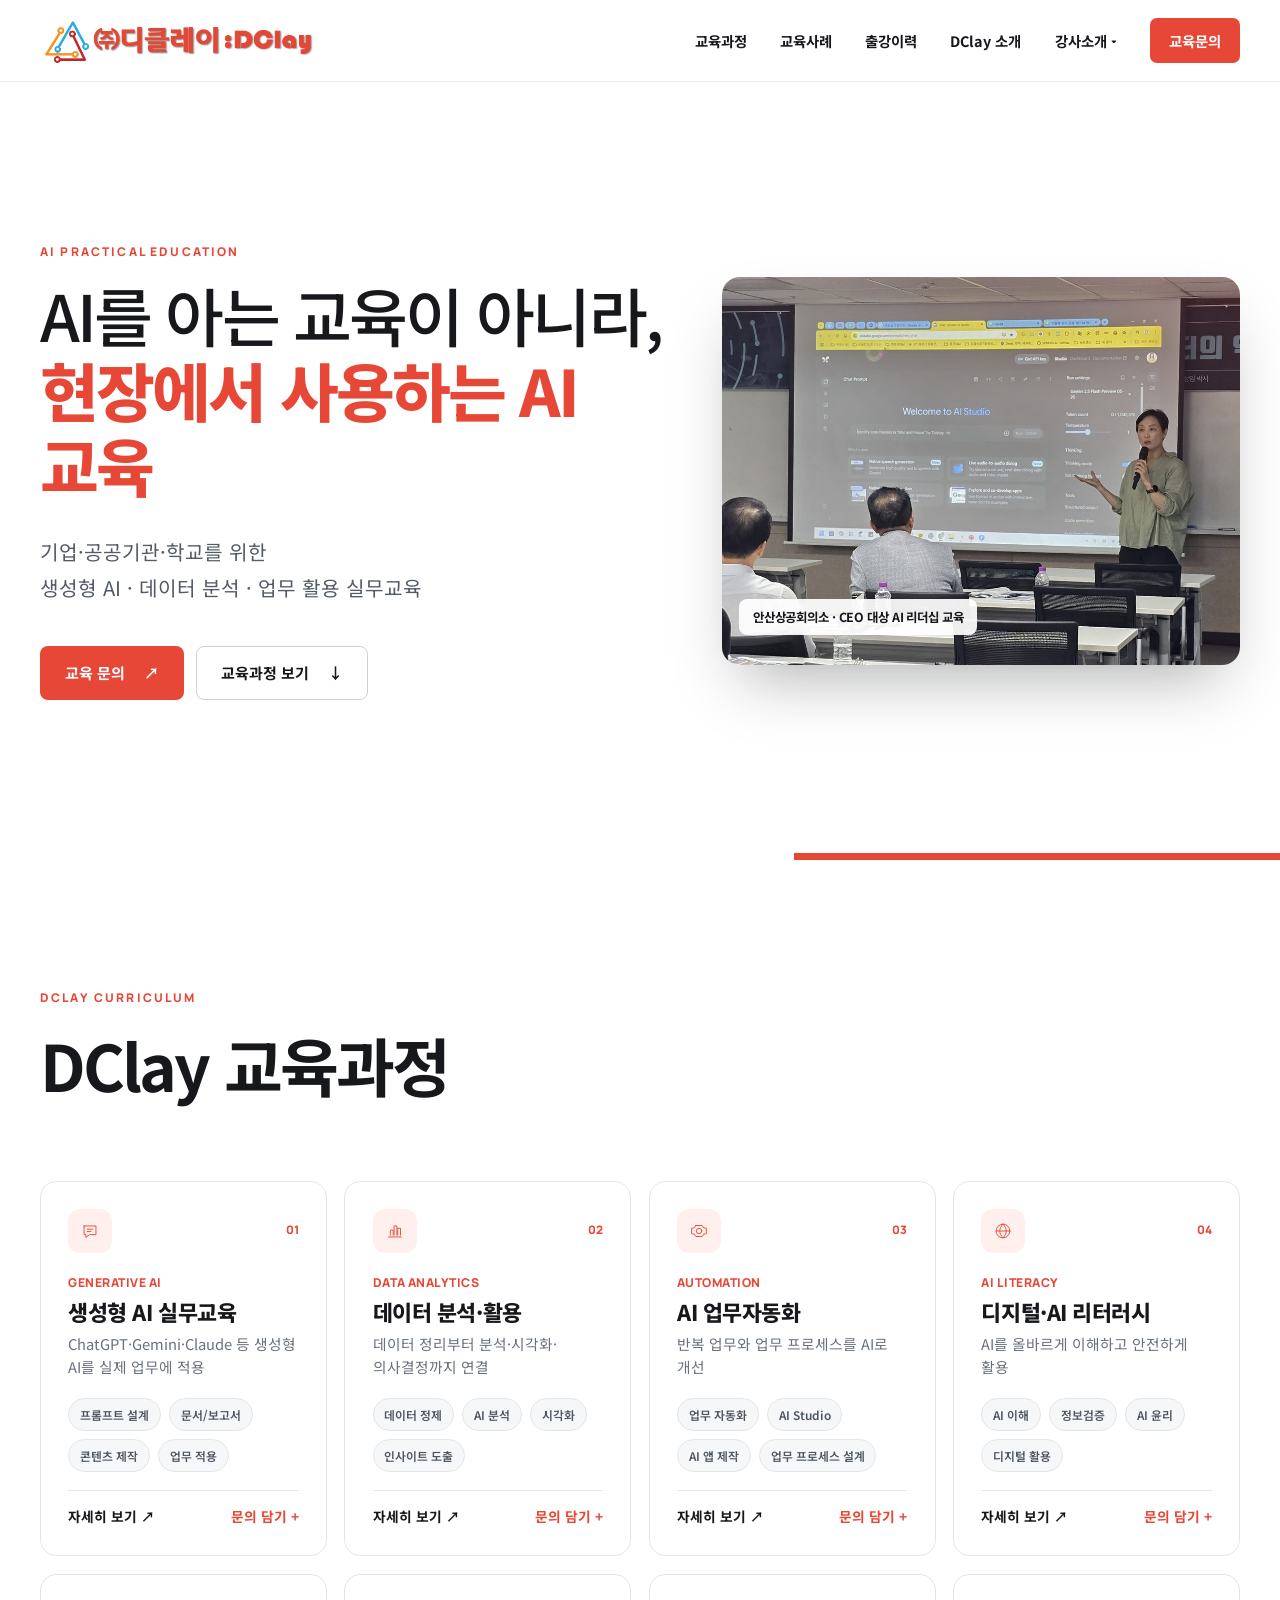
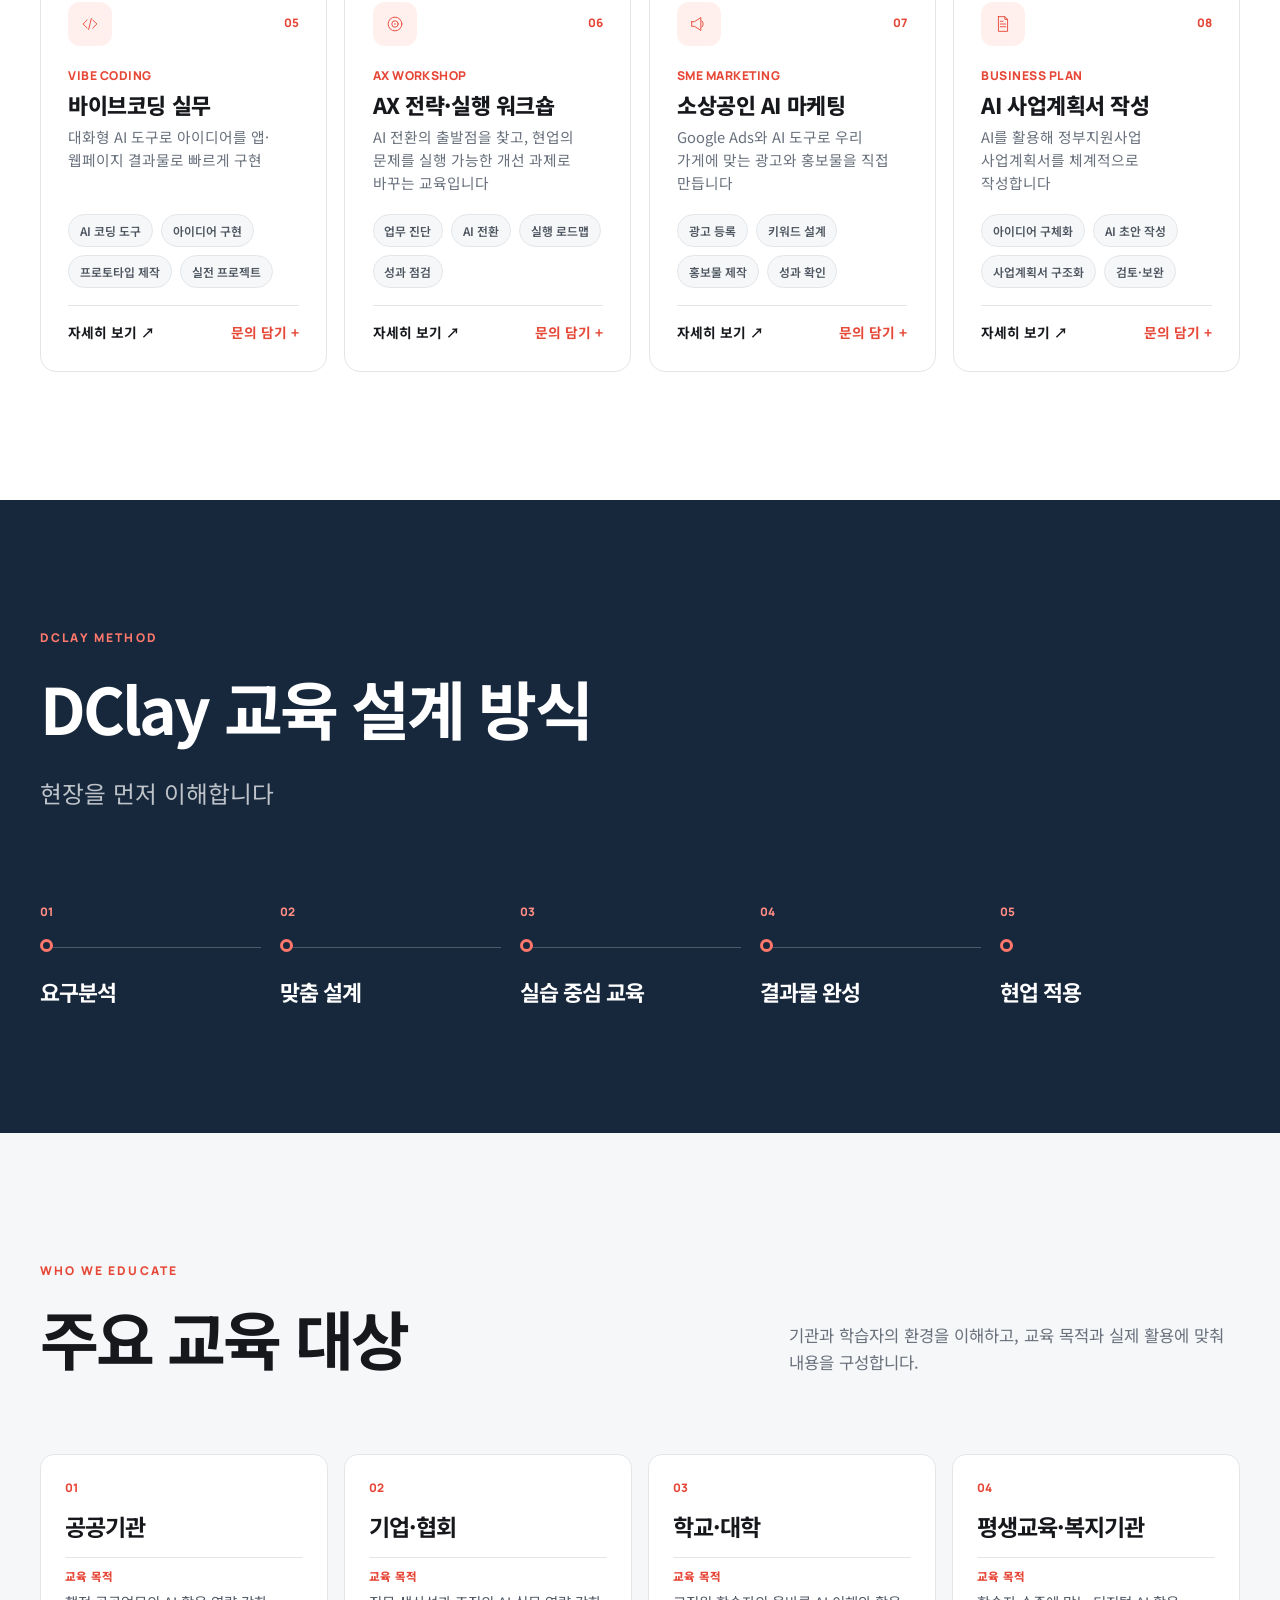
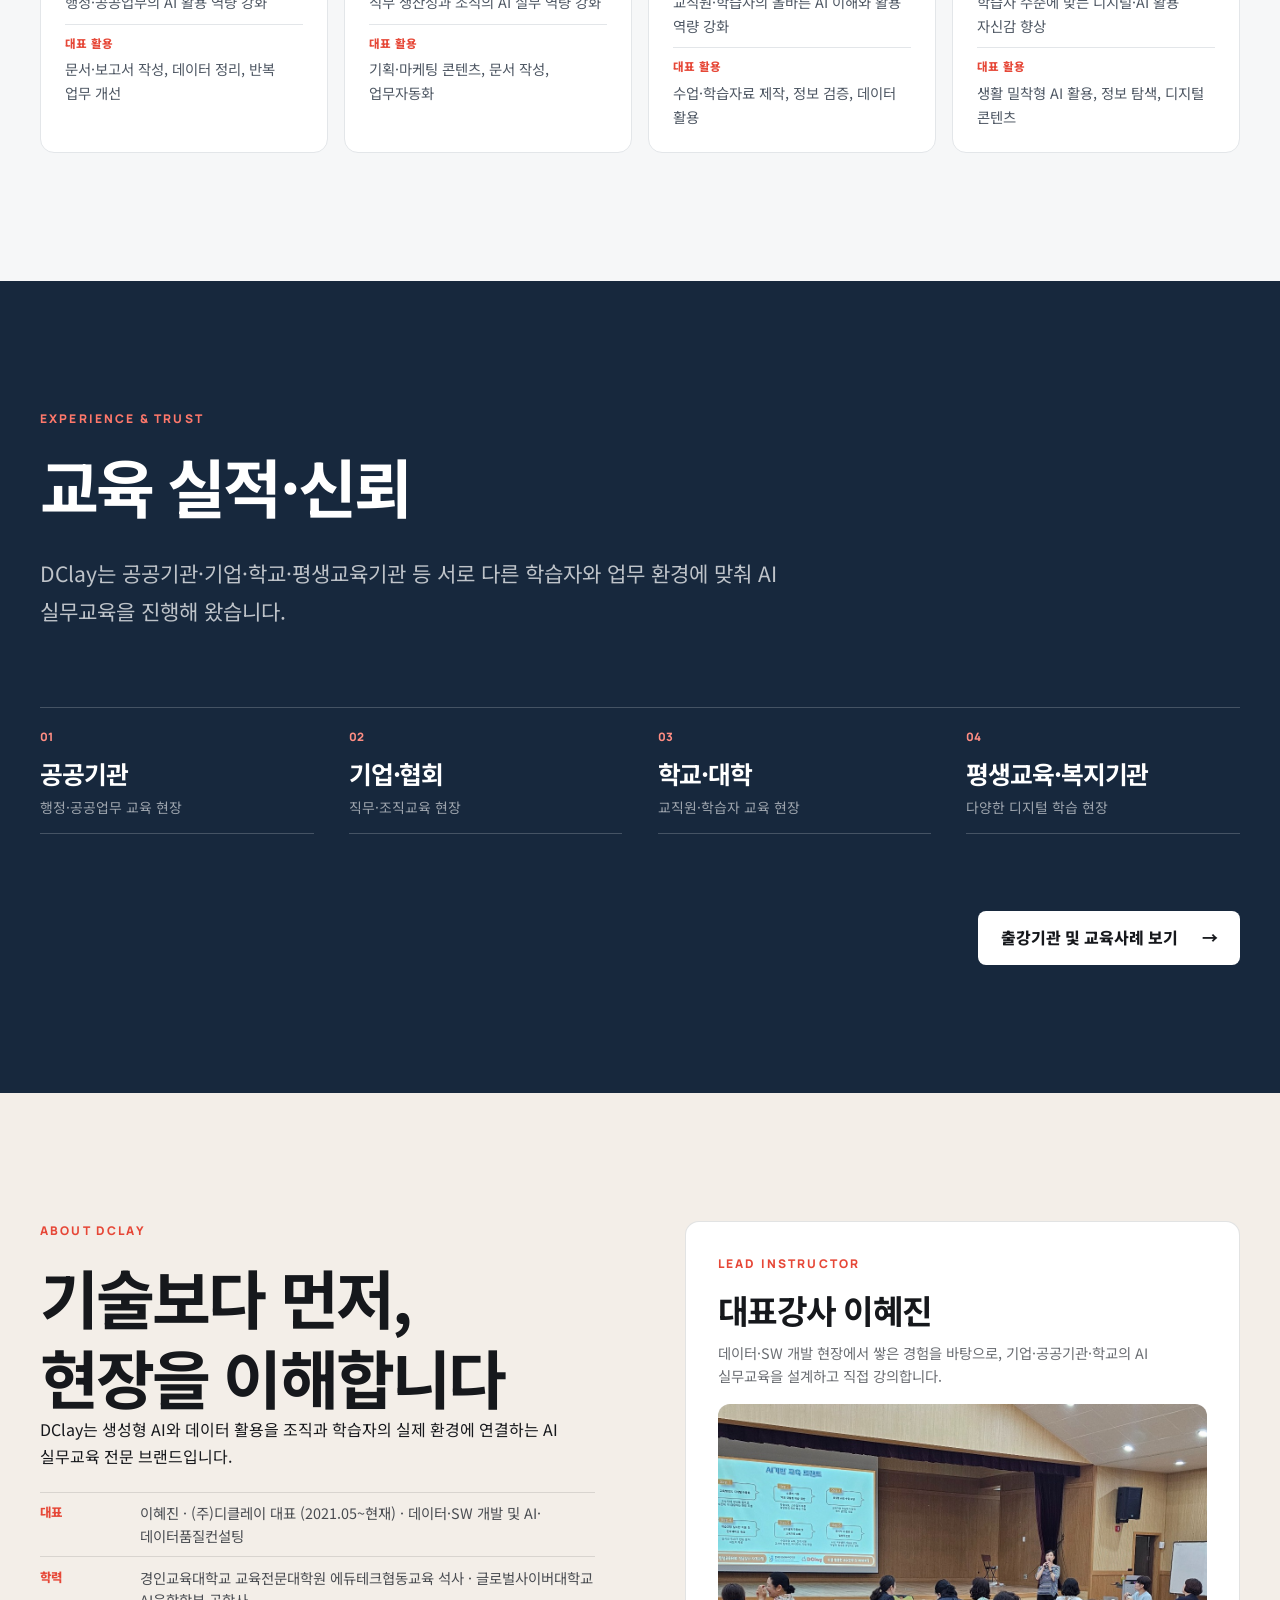
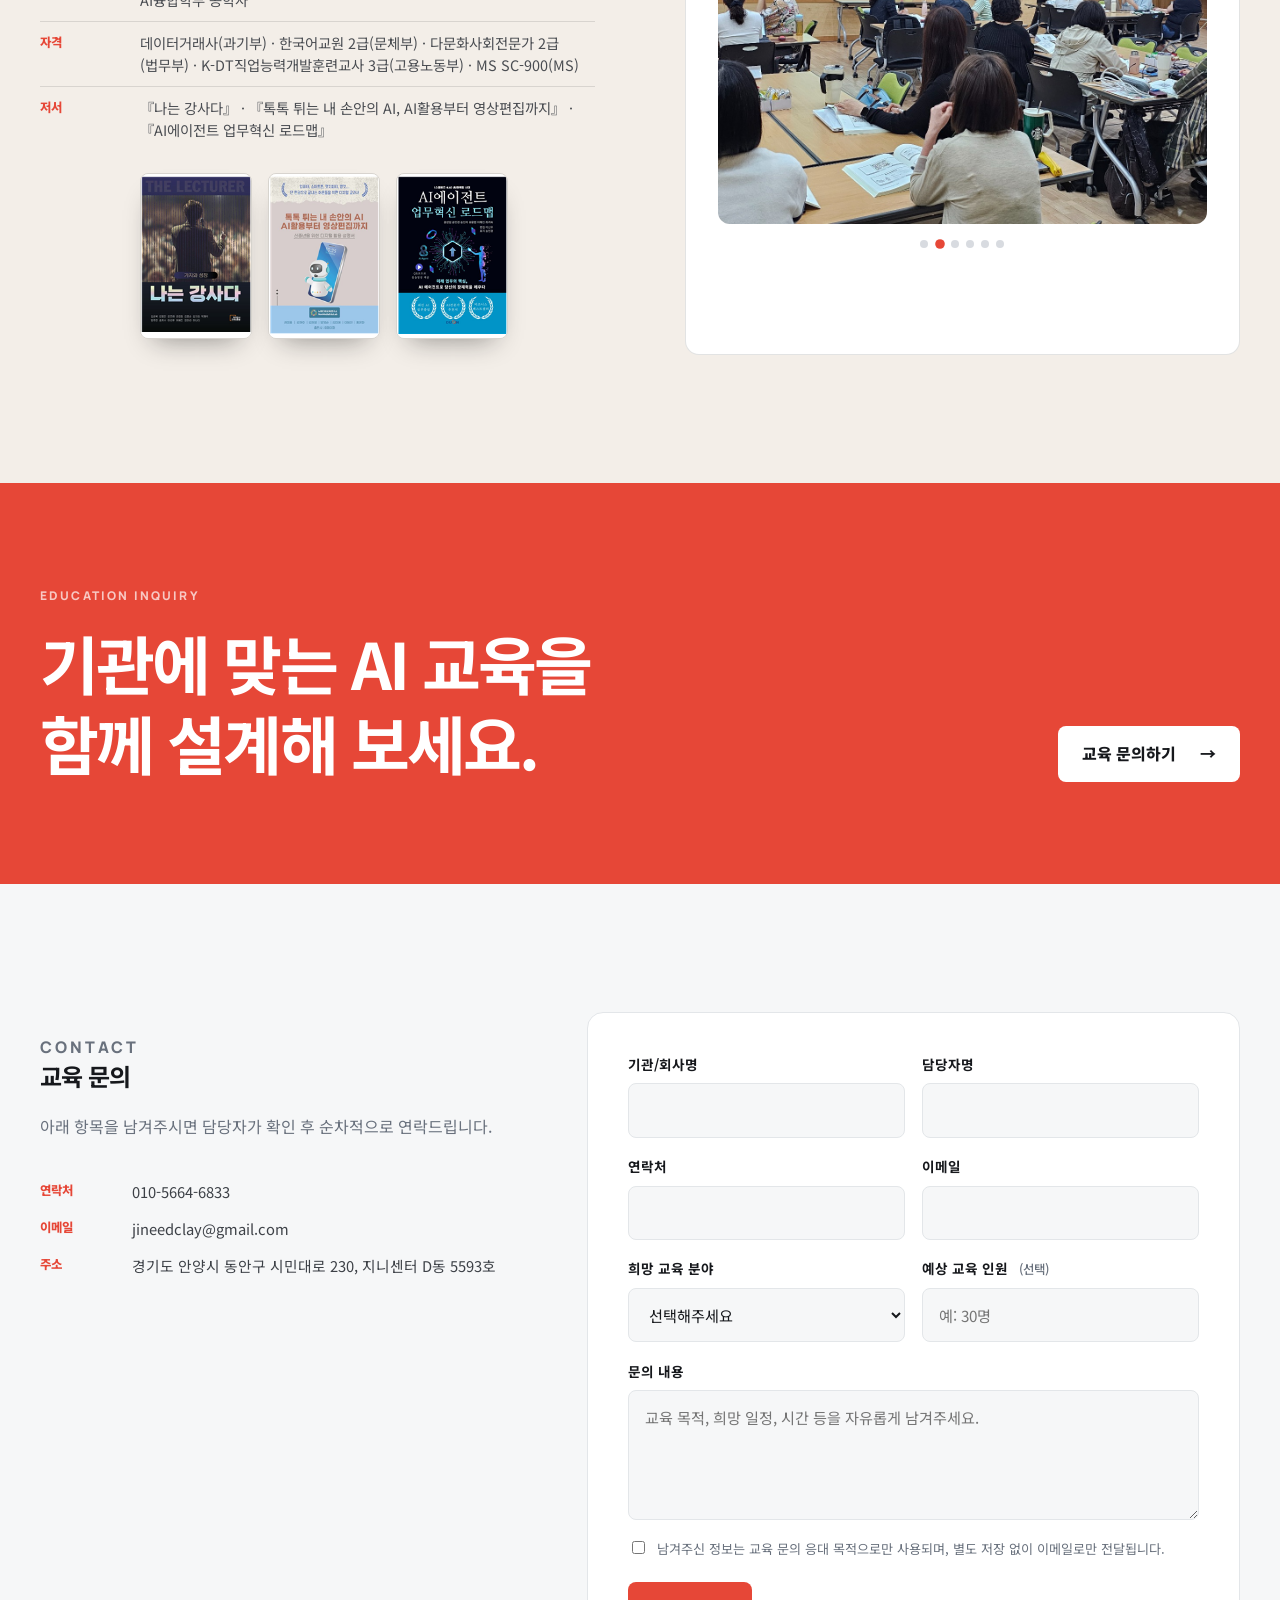
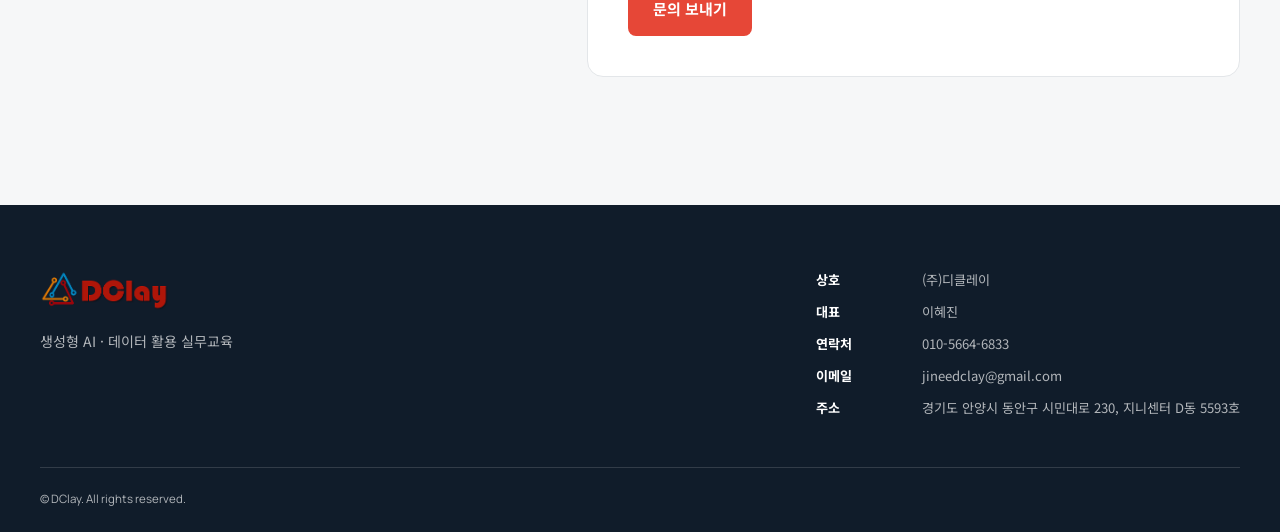
==== commit 4bb3a134: "Add files via upload" ====
--- a/index.html
+++ b/index.html
@@ -6,9 +6,9 @@
   <title>DClay AI 교육 | 현장에서 사용하는 AI 교육</title>
   <meta name="description" content="기업·공공기관·학교를 위한 생성형 AI, 데이터 분석, 업무 활용 실무교육">
   <meta name="theme-color" content="#ffffff">
-  <link rel="stylesheet" href="css/style.css?v=20260912-8">
-  <script src="js/main.js" defer></script>
-  <script src="js/carousel.js" defer></script>
+  <link rel="stylesheet" href="css/style.css?v=20260912-11">
+  <script src="js/main.js?v=20260912-9" defer></script>
+  <script src="js/carousel.js?v=20260912-9" defer></script>
 </head>
 <body id="top">
   <a class="skip-link" href="#main-content">본문 바로가기</a>
@@ -16,7 +16,7 @@
   <header class="site-header" id="site-header">
     <div class="container header-inner">
       <a class="brand" href="#top" aria-label="DClay 홈으로 이동">
-        <img src="img/dclay-logo@2x.png" alt="DClay" width="289" height="94">
+        <img src="img/dclay-logo-full.png" alt="㈜디클레이 DClay" width="483" height="97">
       </a>
       <button class="menu-toggle" type="button" aria-expanded="false" aria-controls="primary-navigation" aria-label="메뉴 열기">
         <span></span><span></span><span></span>
@@ -500,8 +500,8 @@
     </div>
   </div>
 
-  <script src="js/data/courses.js"></script>
-  <script src="js/course-modal.js" defer></script>
-  <script src="js/contact-form.js" defer></script>
+  <script src="js/data/courses.js?v=20260912-9"></script>
+  <script src="js/course-modal.js?v=20260912-9" defer></script>
+  <script src="js/contact-form.js?v=20260912-9" defer></script>
 </body>
 </html>
--- a/css/style.css
+++ b/css/style.css
@@ -72,8 +72,8 @@
 .brand img {
   width: auto;
   height: auto;
-  max-width: 150px;
-  max-height: 42px;
+  max-width: 290px;
+  max-height: 56px;
   object-fit: contain;
 }
 .menu-toggle {
@@ -561,7 +561,7 @@
 @media (max-width: 699px) {
   :root { --header-height: 72px; }
   .brand { width: auto; height: auto; }
-  .brand img { width: auto; height: auto; max-width: 126px; max-height: 36px; object-fit: contain; }
+  .brand img { width: auto; height: auto; max-width: 235px; max-height: 46px; object-fit: contain; }
   .hero { min-height: auto; }
   .hero-inner { min-height: auto; padding-block: 3.5rem 3rem; }
   .hero h1 { font-size: clamp(2.35rem,11vw,3.4rem); }
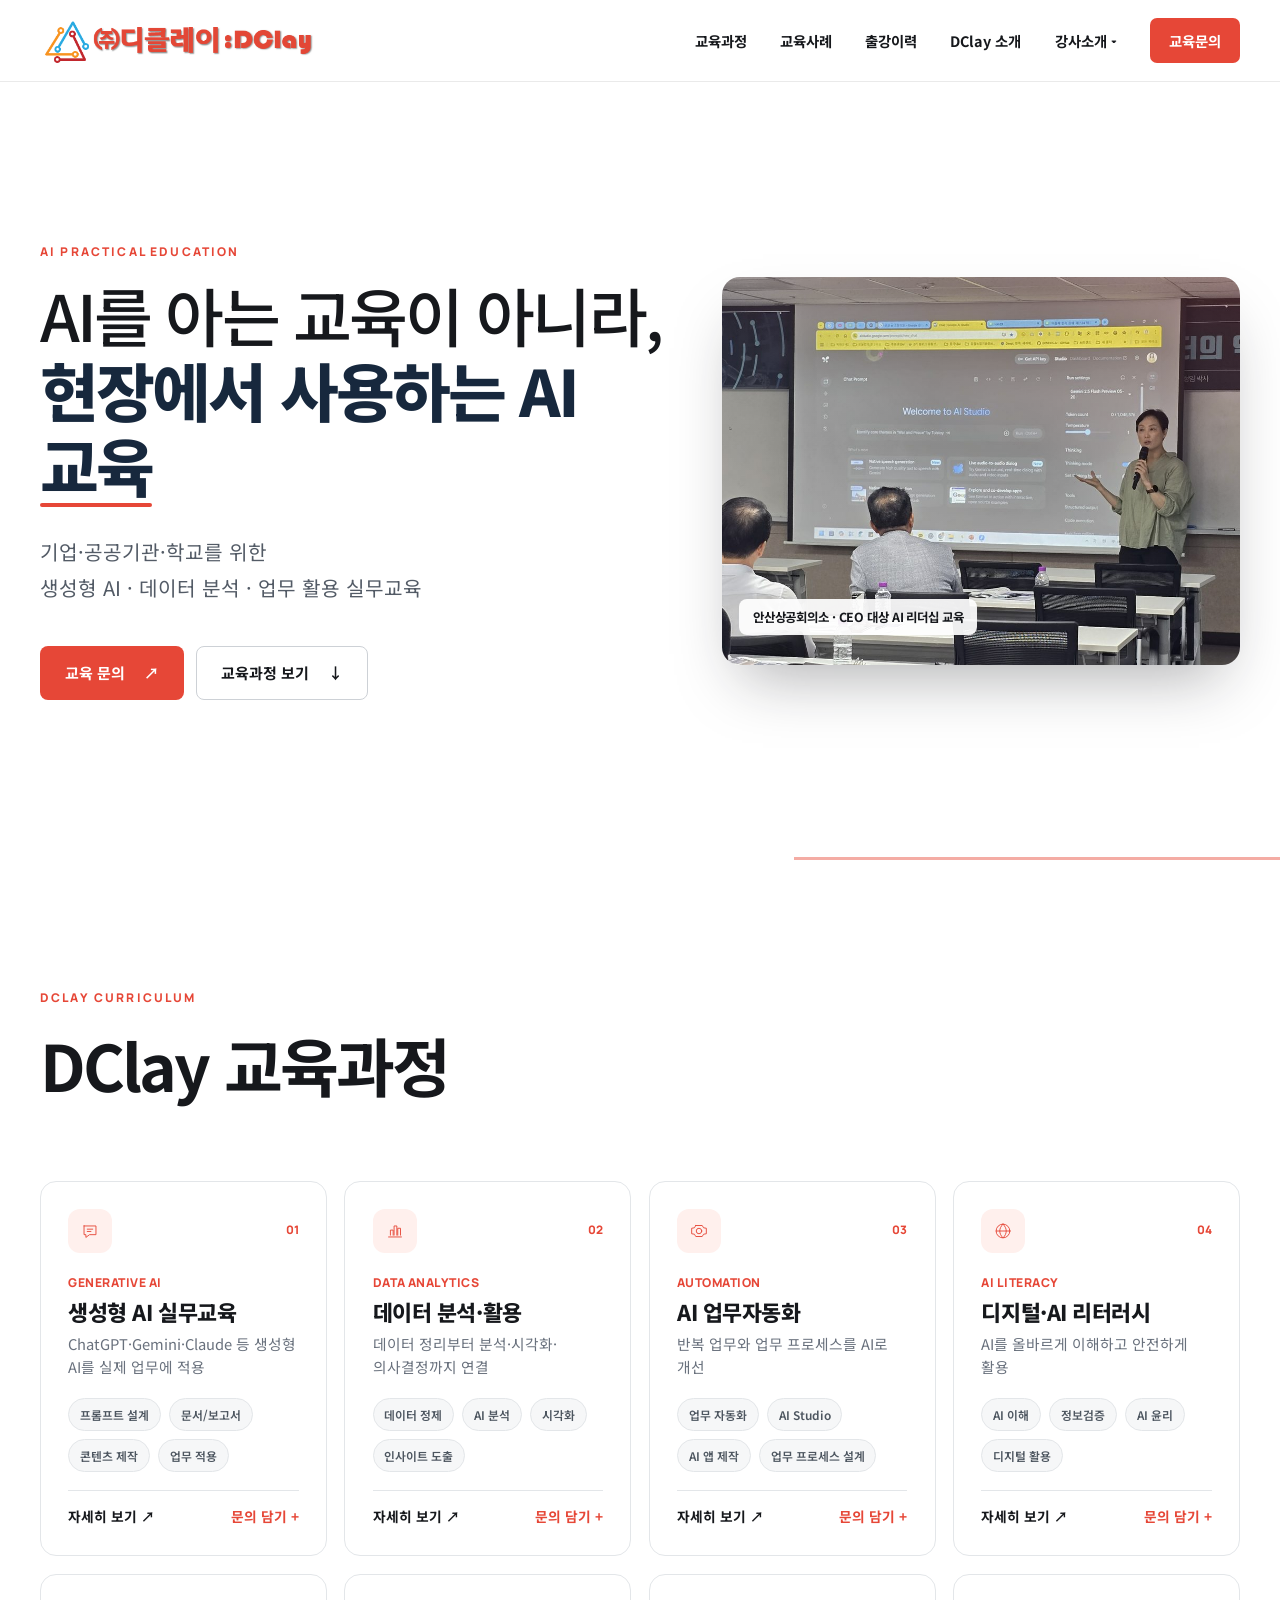
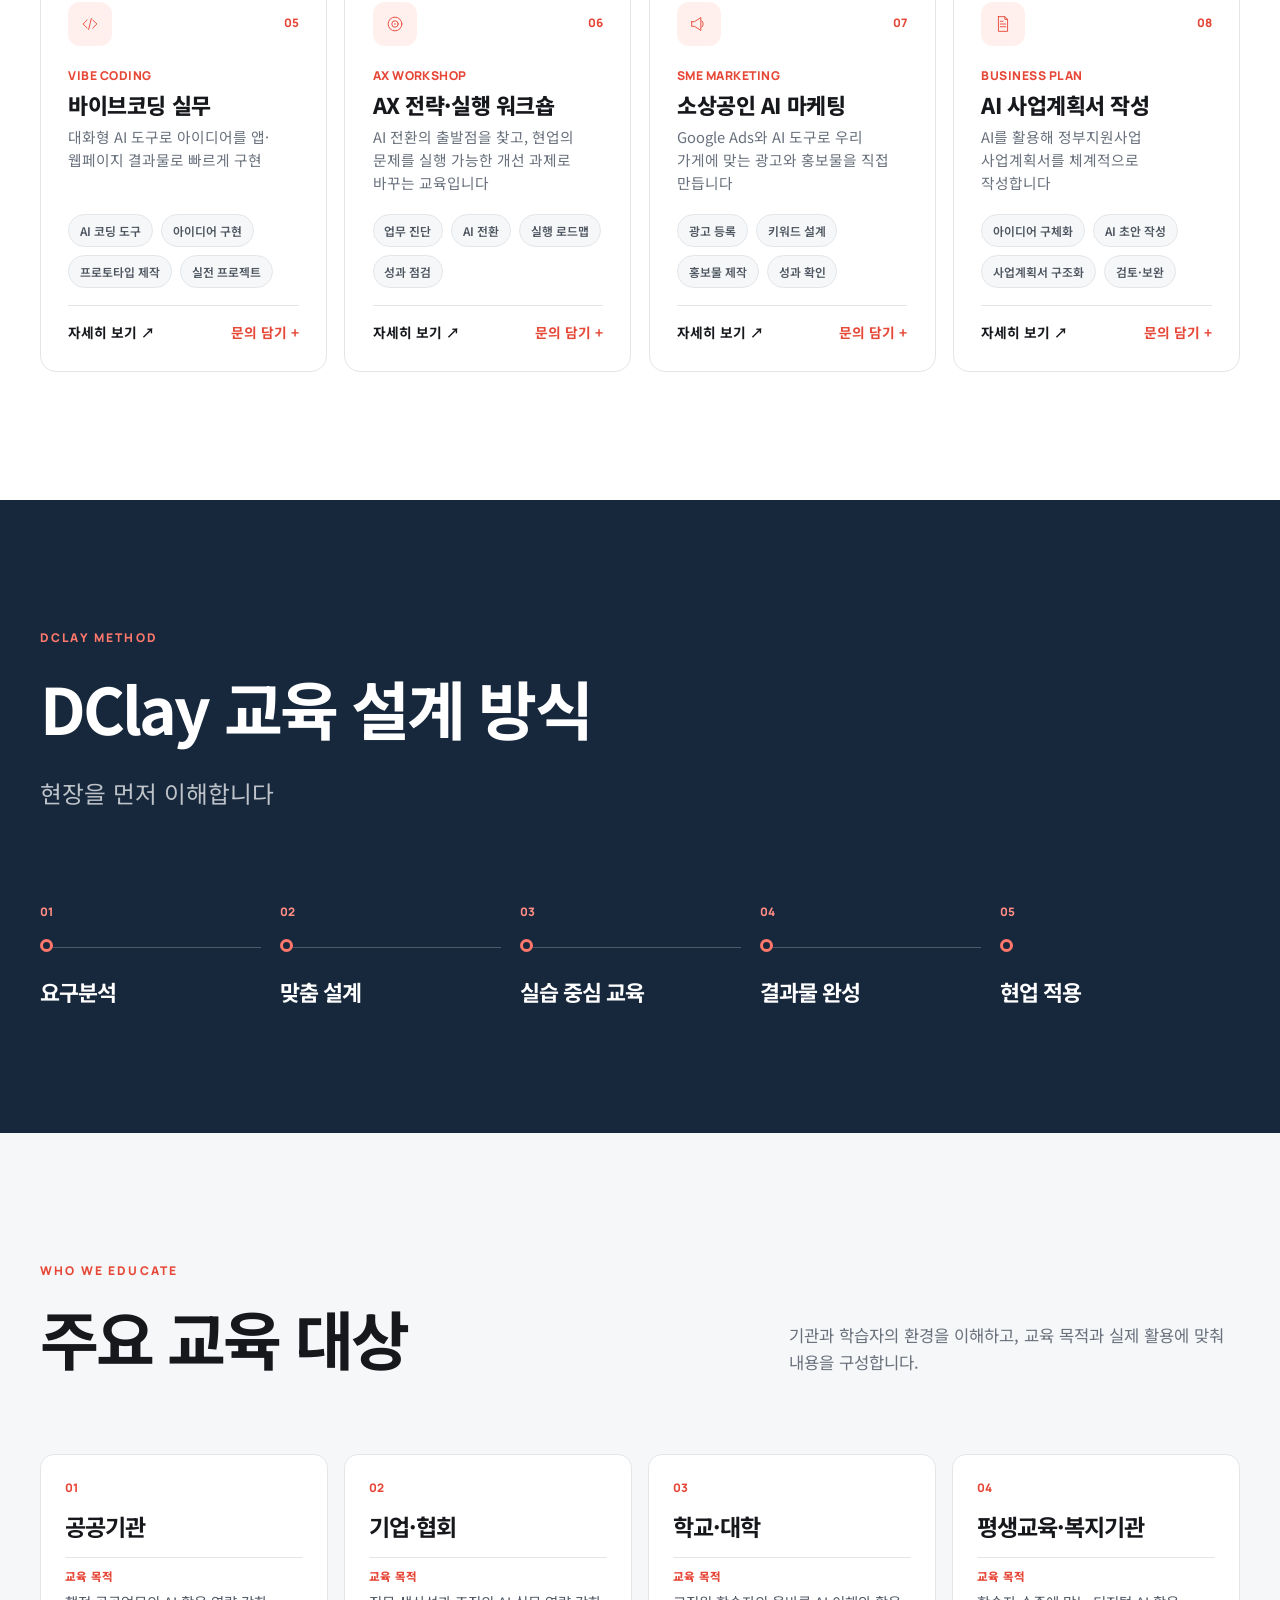
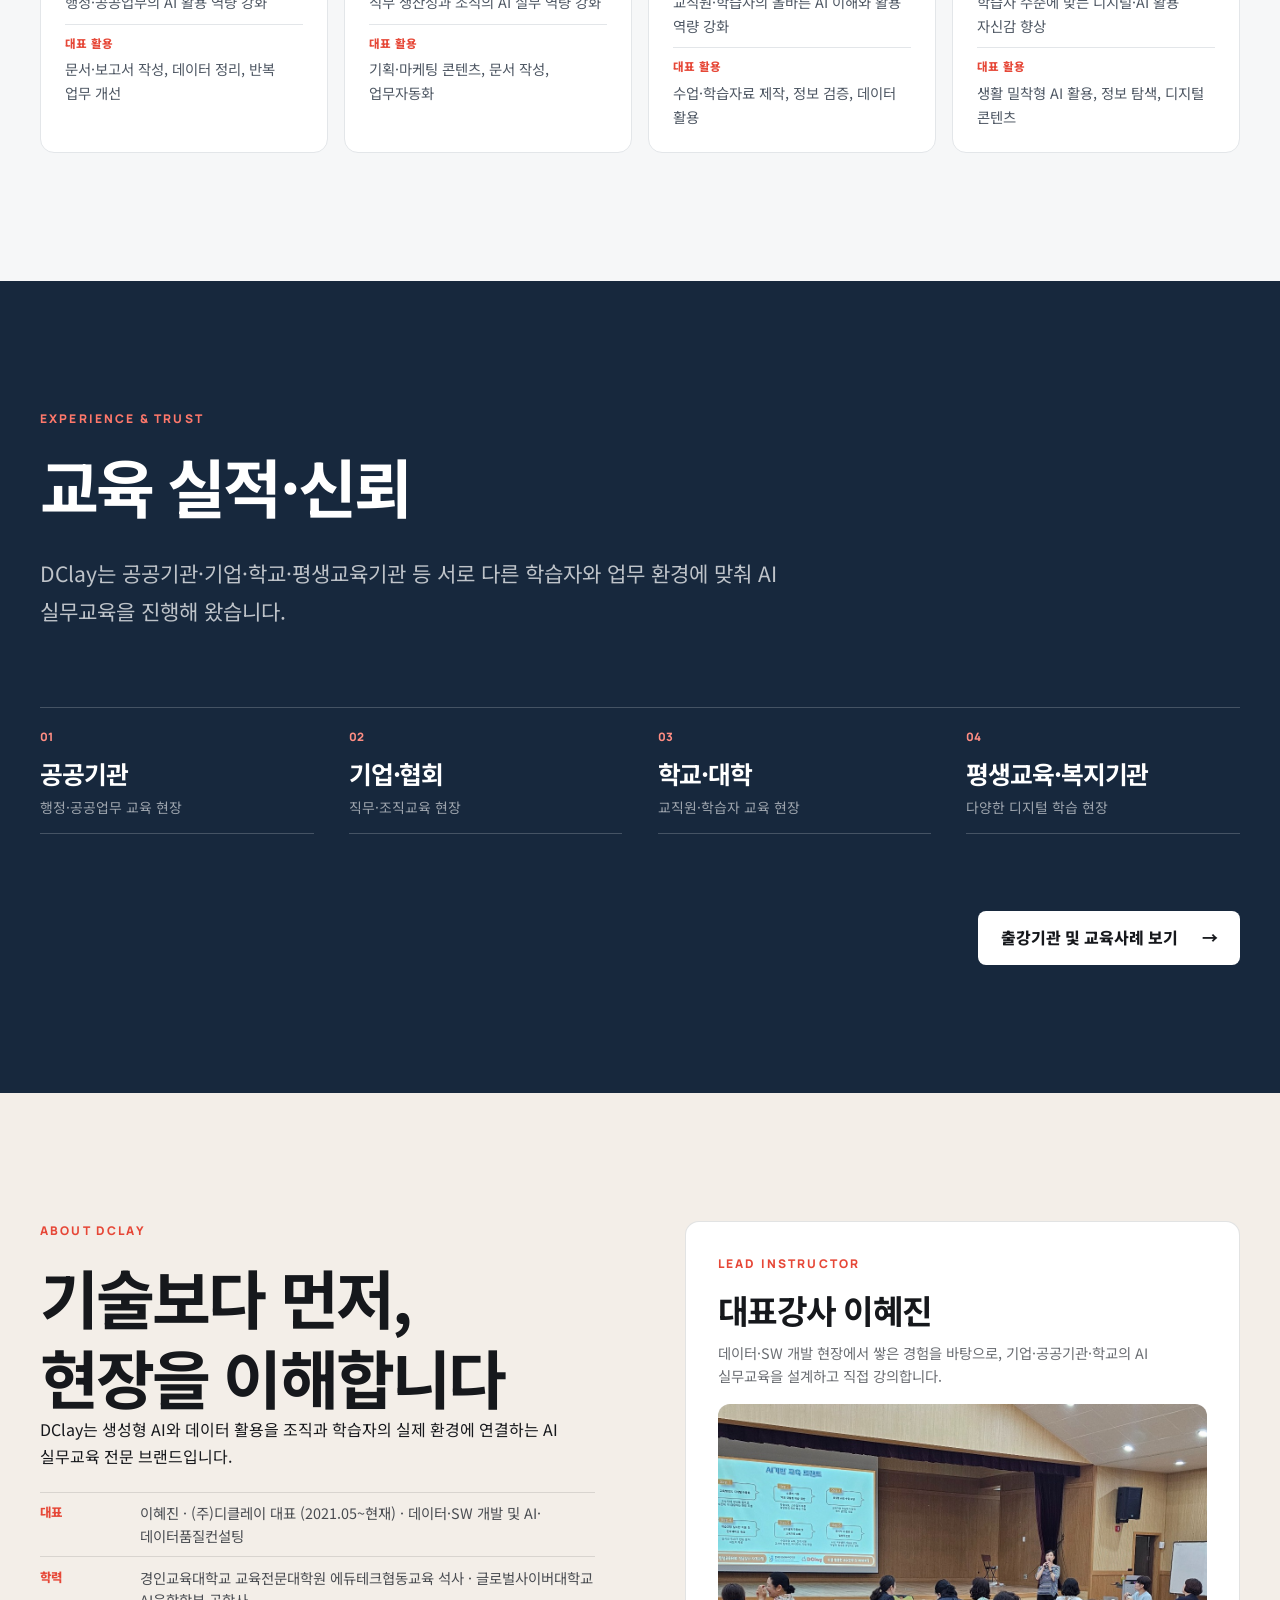
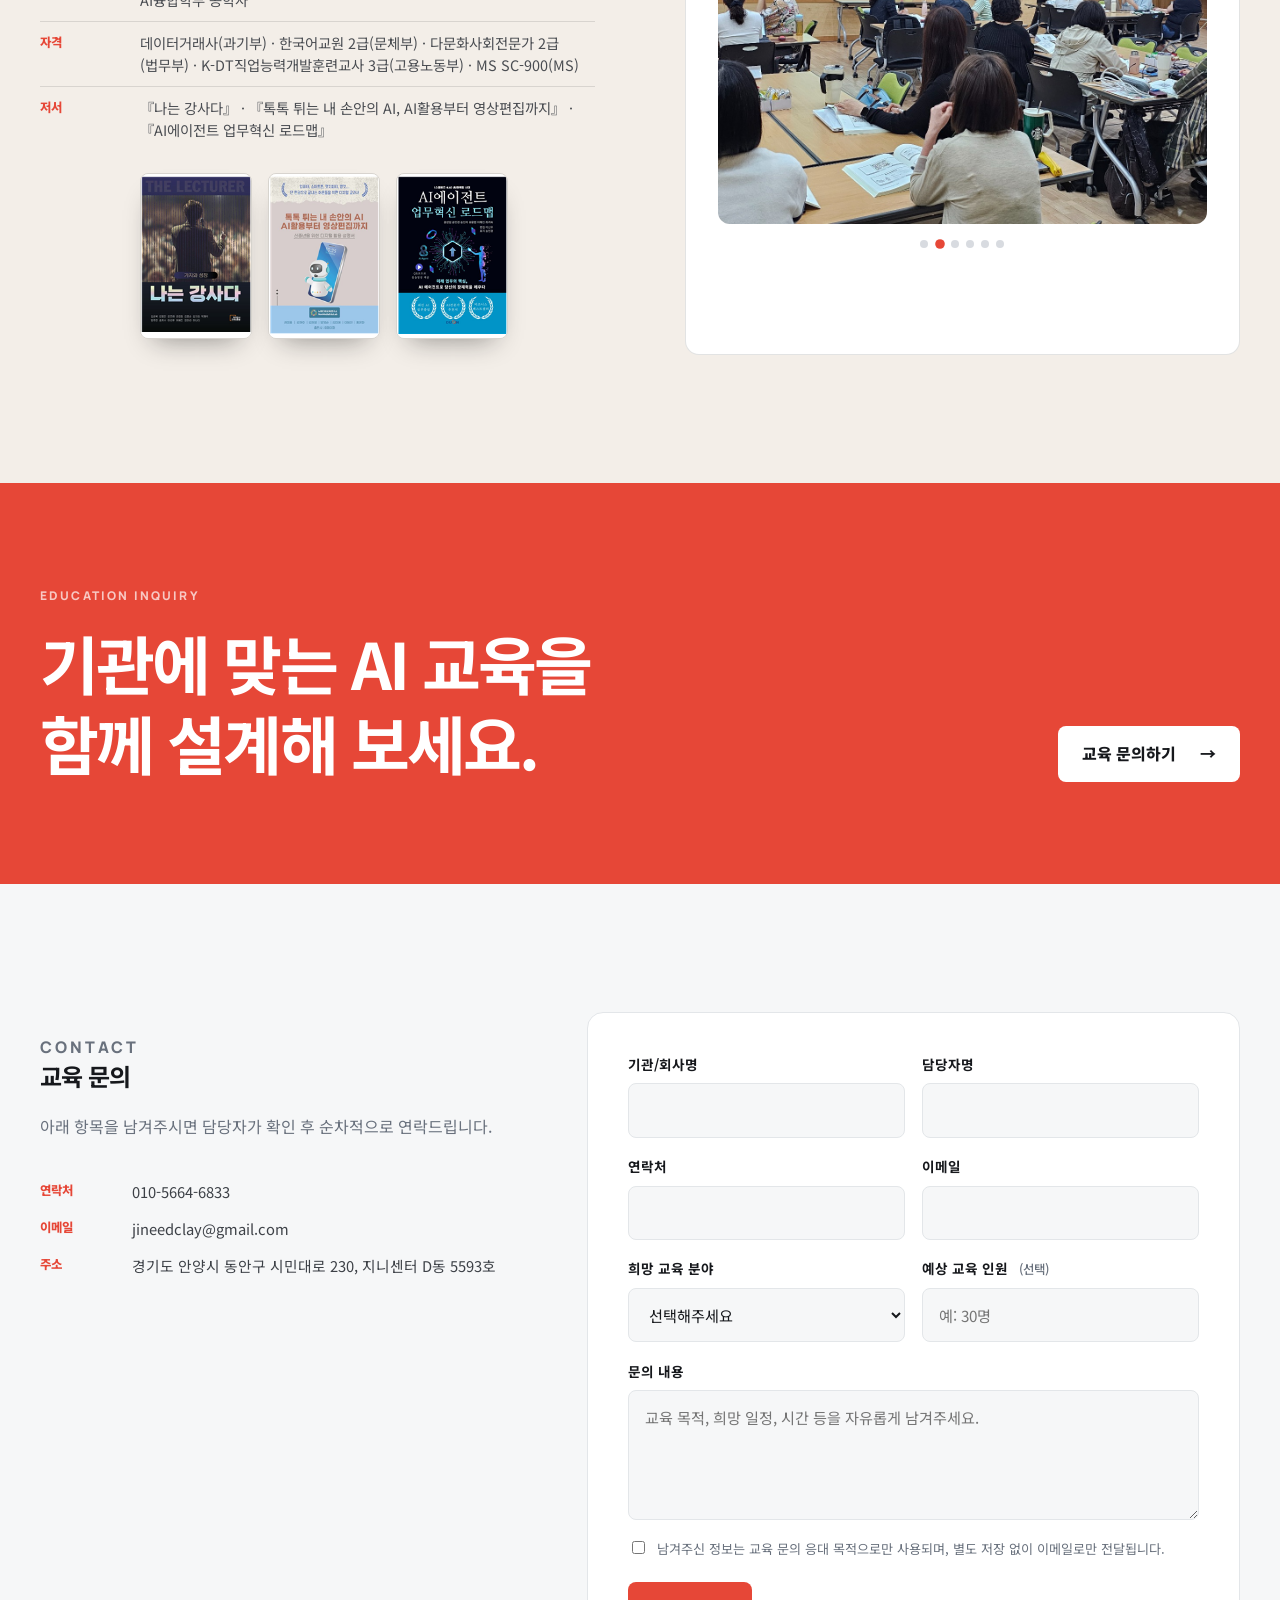
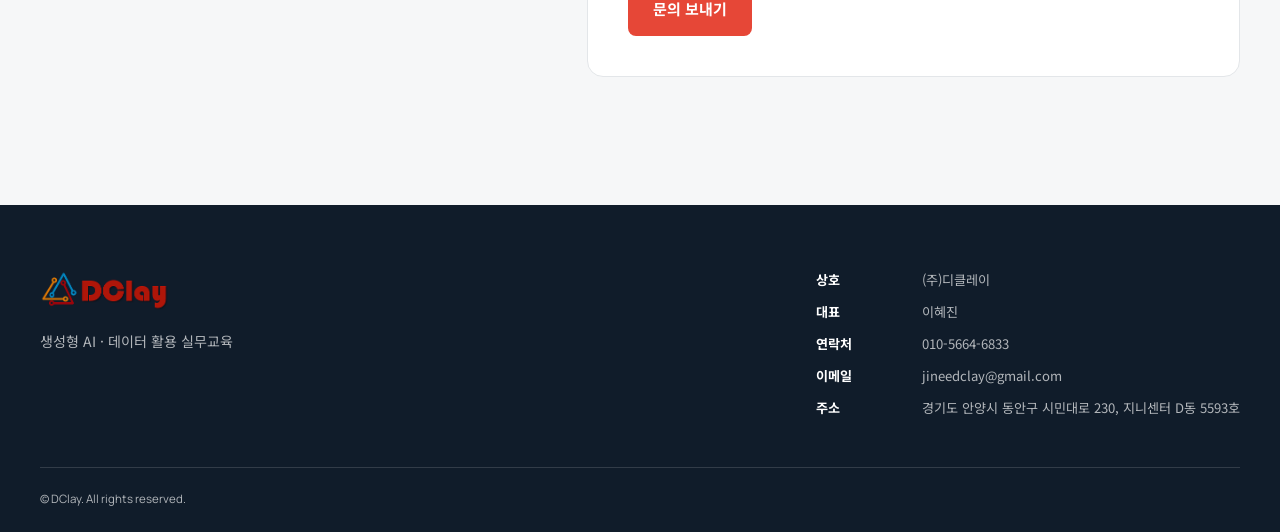
==== commit ee768aad: "Add files via upload" ====
--- a/index.html
+++ b/index.html
@@ -3,12 +3,33 @@
 <head>
   <meta charset="UTF-8">
   <meta name="viewport" content="width=device-width, initial-scale=1.0">
-  <title>DClay AI 교육 | 현장에서 사용하는 AI 교육</title>
-  <meta name="description" content="기업·공공기관·학교를 위한 생성형 AI, 데이터 분석, 업무 활용 실무교육">
+  <title>㈜디클레이(DClay) - AI 실무교육 | 현장에서 사용하는 AI 교육</title>
+  <meta name="description" content="㈜디클레이(DClay)는 기업·공공기관·학교를 위한 생성형 AI, 데이터 분석, 업무 활용 실무교육 전문 브랜드입니다.">
   <meta name="theme-color" content="#ffffff">
-  <link rel="stylesheet" href="css/style.css?v=20260912-11">
+  <link rel="stylesheet" href="css/style.css?v=20260912-13">
   <script src="js/main.js?v=20260912-9" defer></script>
   <script src="js/carousel.js?v=20260912-9" defer></script>
+  <script type="application/ld+json">
+  {
+    "@context": "https://schema.org",
+    "@type": "Organization",
+    "name": "㈜디클레이",
+    "alternateName": ["주식회사 디클레이", "디클레이", "DClay"],
+    "url": "https://jineedclay.github.io/ai-edu/",
+    "logo": "https://jineedclay.github.io/ai-edu/img/dclay-logo-full.png",
+    "founder": { "@type": "Person", "name": "이혜진" },
+    "address": {
+      "@type": "PostalAddress",
+      "streetAddress": "시민대로 230, 지니센터 D동 5593호",
+      "addressLocality": "안양시 동안구",
+      "addressRegion": "경기도",
+      "addressCountry": "KR"
+    },
+    "sameAs": [
+      "https://blog.naver.com/dclay_edu"
+    ]
+  }
+  </script>
 </head>
 <body id="top">
   <a class="skip-link" href="#main-content">본문 바로가기</a>
--- a/css/style.css
+++ b/css/style.css
@@ -115,7 +115,7 @@
   position: relative; min-height: min(860px, 100vh); padding-top: var(--header-height); overflow: hidden;
   background: #fff;
 }
-.hero::after { position: absolute; right: 0; bottom: 0; width: 38%; height: 7px; content: ""; background: var(--red); }
+.hero::after { position: absolute; right: 0; bottom: 0; width: 38%; height: 3px; content: ""; background: rgba(230,71,55,.45); }
 .hero-inner {
   position: relative; z-index: 2; display: grid; min-height: calc(min(860px, 100vh) - var(--header-height));
   align-items: center; gap: 3rem; padding-block: 4rem;
@@ -123,7 +123,11 @@
 }
 .hero-copy { max-width: 860px; }
 .hero h1 { max-width: 920px; font-size: clamp(2.65rem, 5vw, 4.5rem); font-weight: 500; line-height: 1.17; }
-.hero h1 strong { position: relative; color: var(--red); font-weight: 800; }
+.hero h1 strong { position: relative; color: var(--navy); font-weight: 800; }
+.hero h1 strong::after {
+  position: absolute; right: 0; bottom: .05em; left: 0;
+  height: 4px; content: ""; background: var(--red); border-radius: 2px;
+}
 .hero-description { margin: 2rem 0 2.5rem; color: #535b66; font-size: clamp(1.02rem, 1.8vw, 1.26rem); line-height: 1.8; }
 .hero-actions { display: flex; flex-wrap: wrap; gap: .75rem; }
 
@@ -459,9 +463,15 @@
 }
 .lecture-empty { grid-column: 1 / -1; padding: 2rem 0; color: var(--muted); font-size: .95rem; text-align: center; }
 .lecture-row {
+  position: relative; overflow: hidden;
   display: flex; flex-direction: column; justify-content: space-between; gap: 1.4rem; min-height: 150px;
   padding: 1.3rem 1.2rem; background: var(--white); border: 1px solid var(--line); border-radius: 14px;
   transition: box-shadow var(--transition), border-color var(--transition);
+}
+.lecture-row::before {
+  position: absolute; right: 8px; bottom: 8px; width: 56px; height: 56px;
+  content: ""; background: url("../img/dclay-icon-triangle.png") no-repeat center / contain;
+  opacity: .12; pointer-events: none;
 }
 .lecture-row:has(.lecture-row-link):hover { box-shadow: 0 14px 26px rgba(22,24,28,.08); border-color: var(--ink); }
 .lecture-row-title { margin: 0; font-size: .95rem; font-weight: 700; line-height: 1.45; }
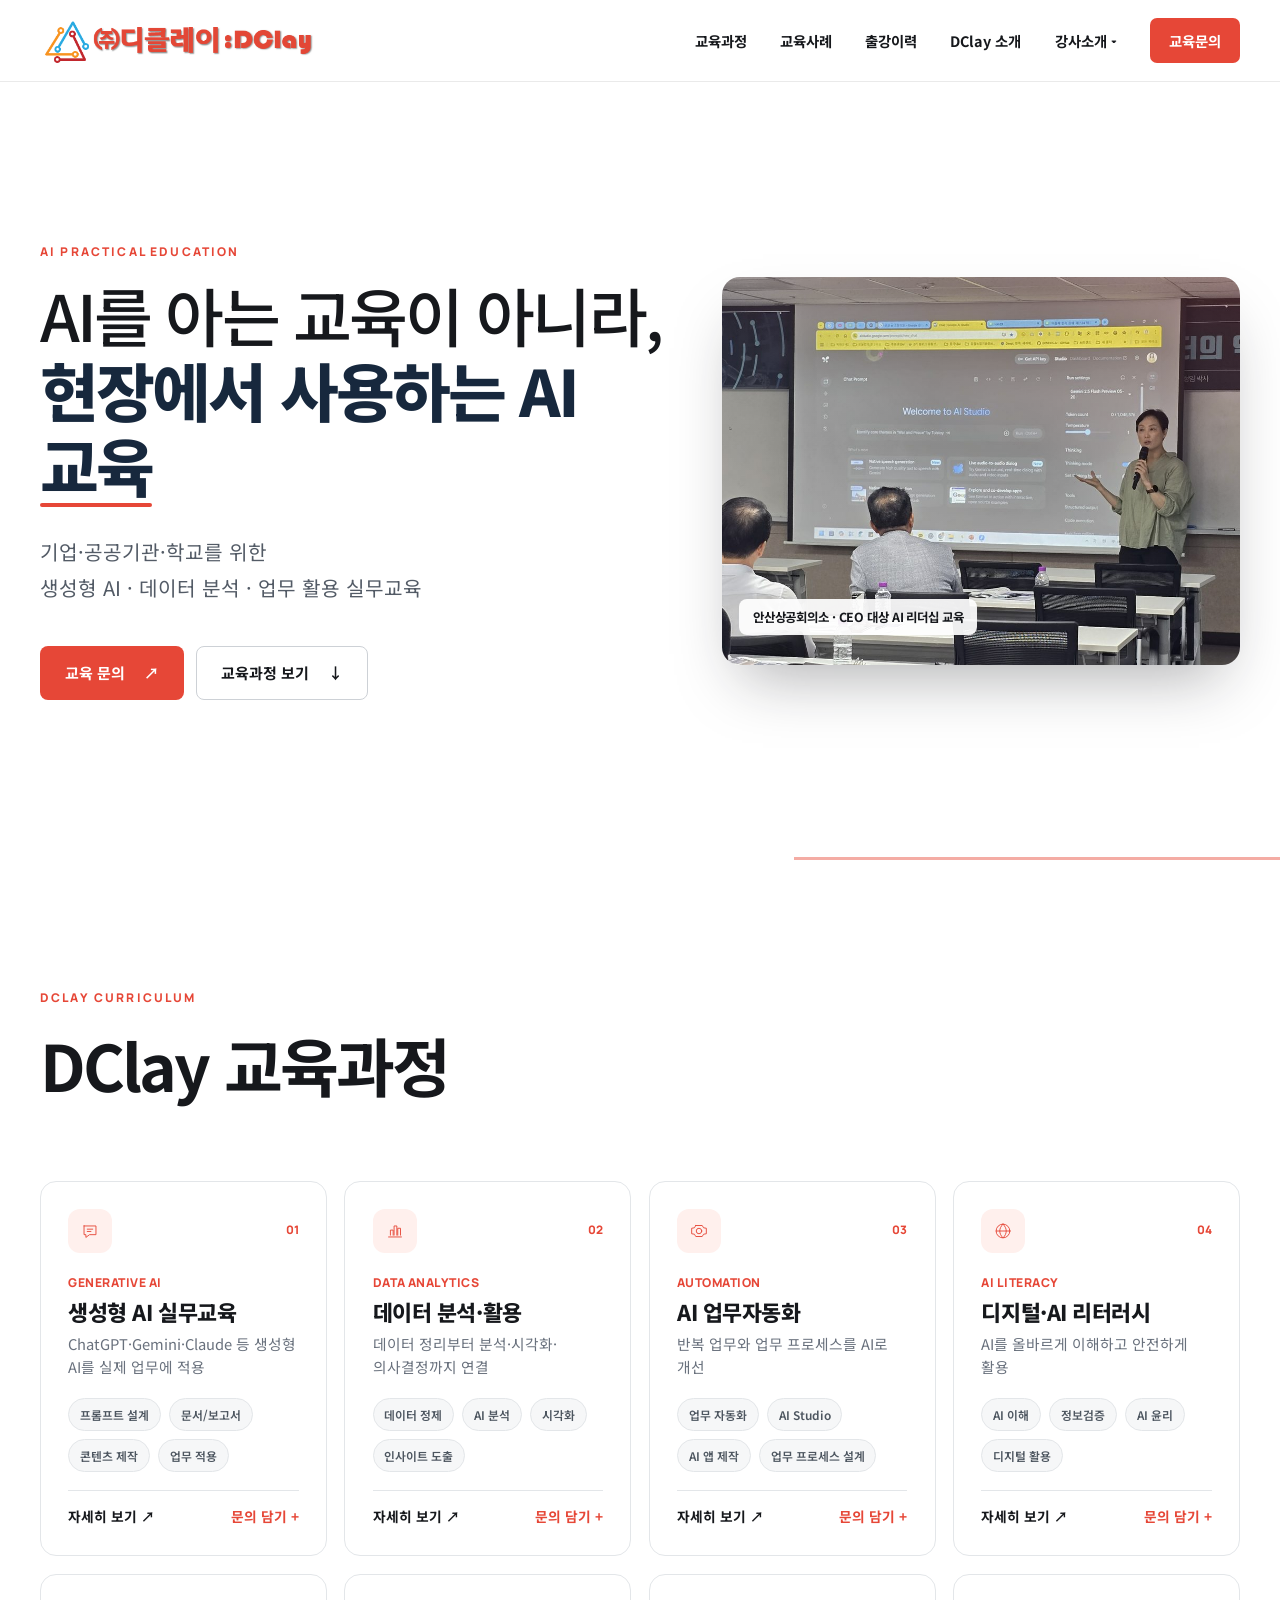
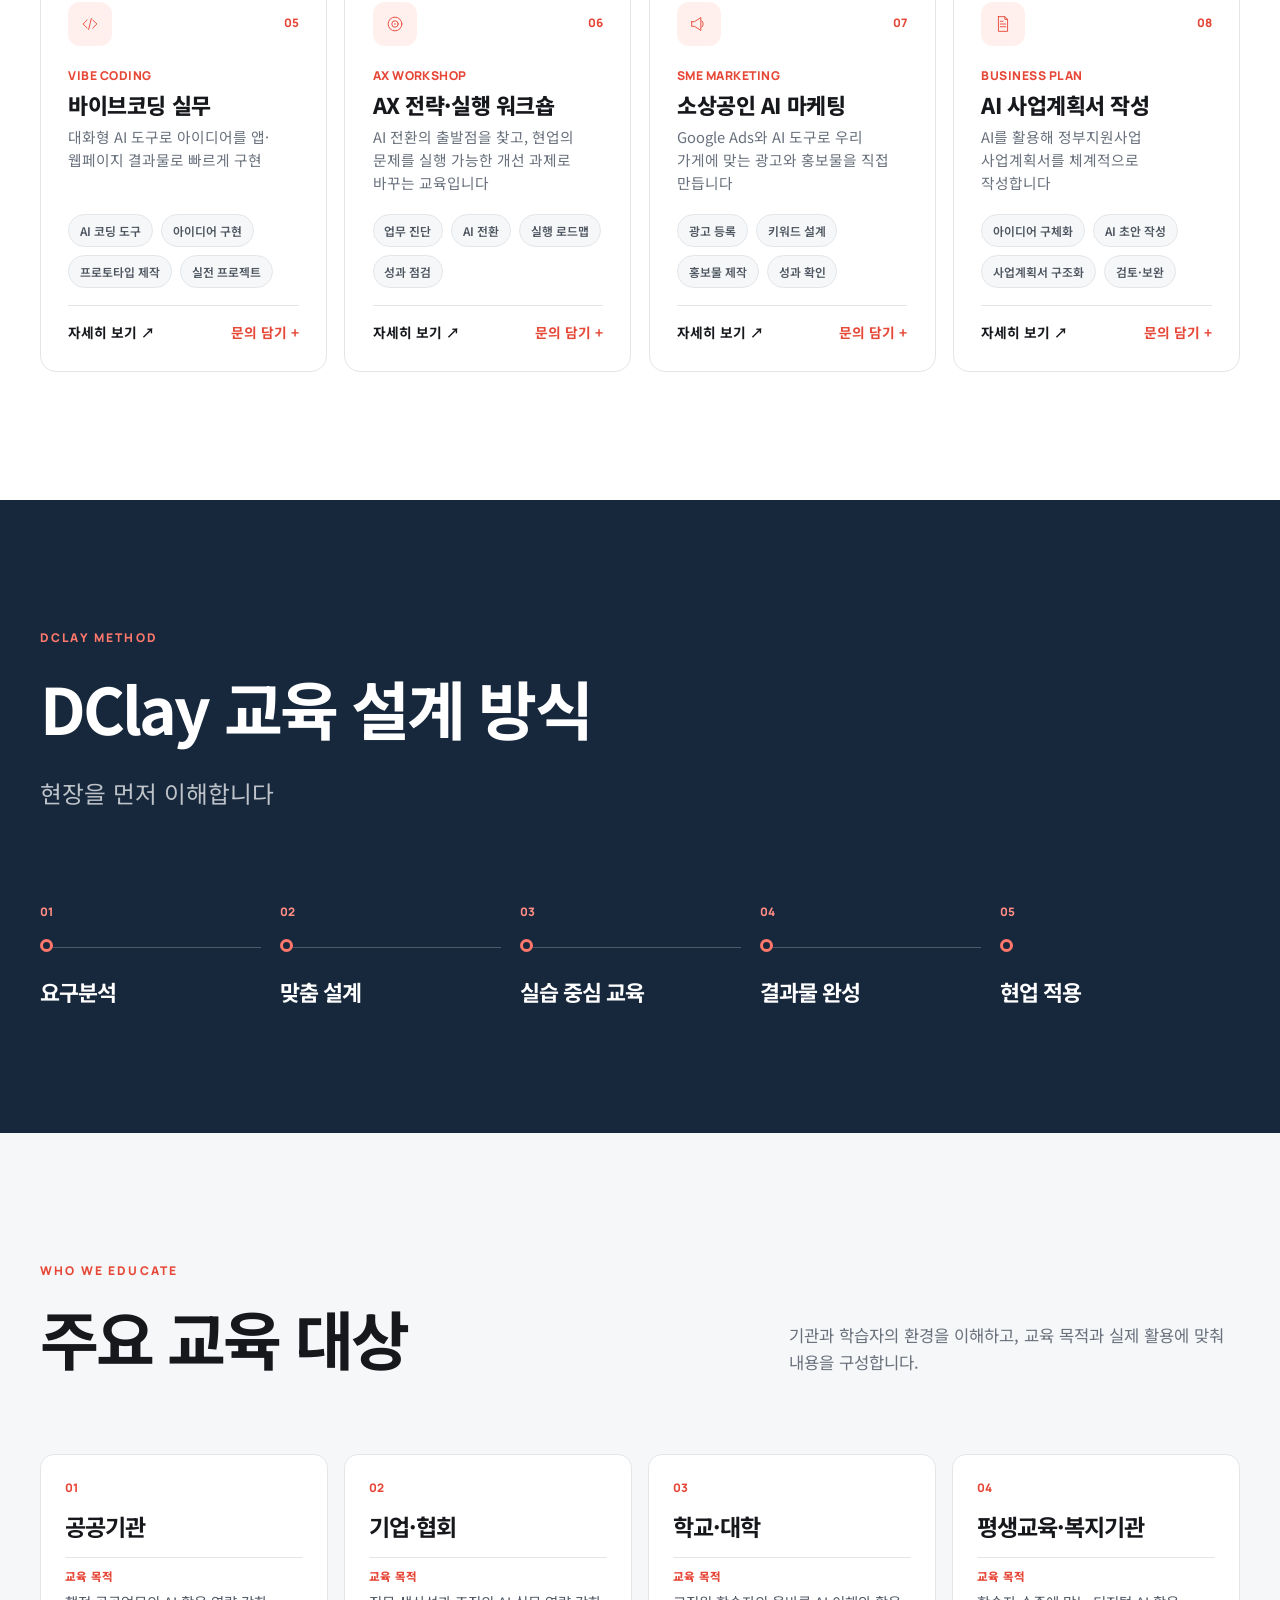
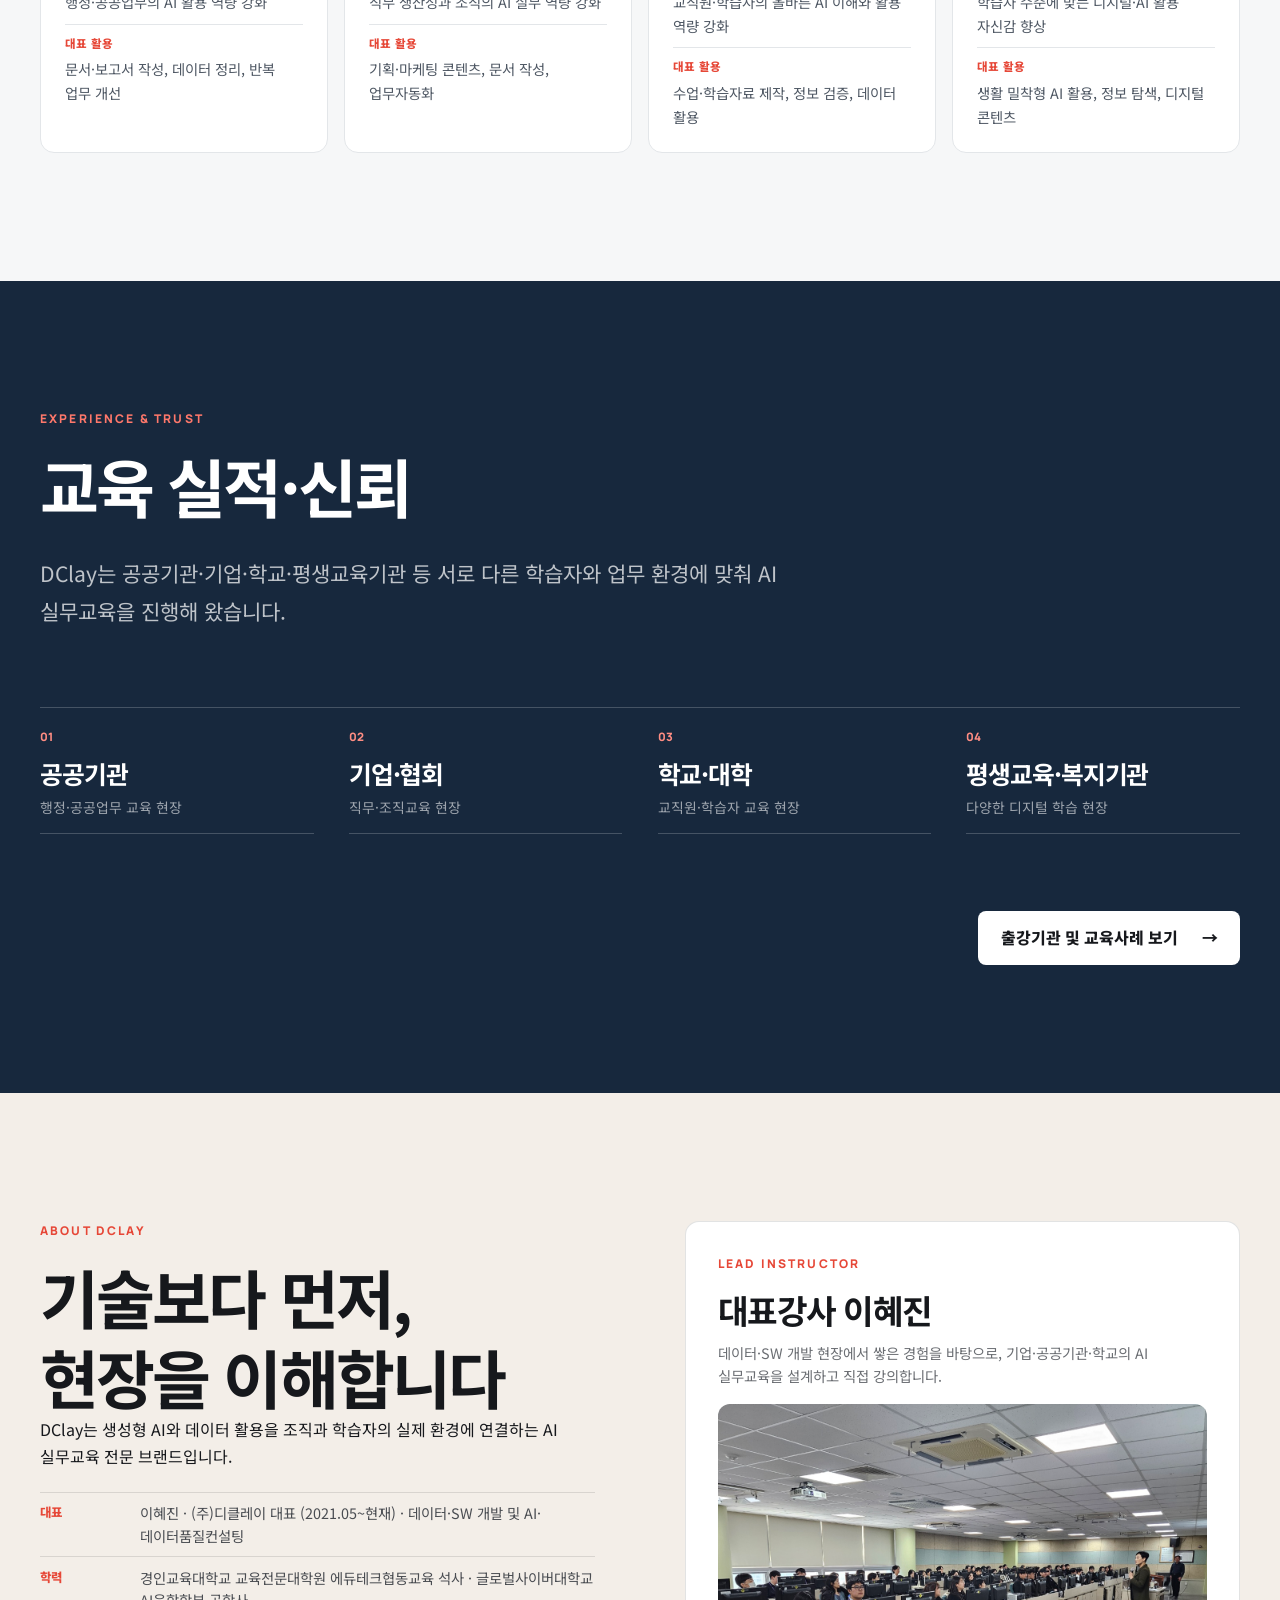
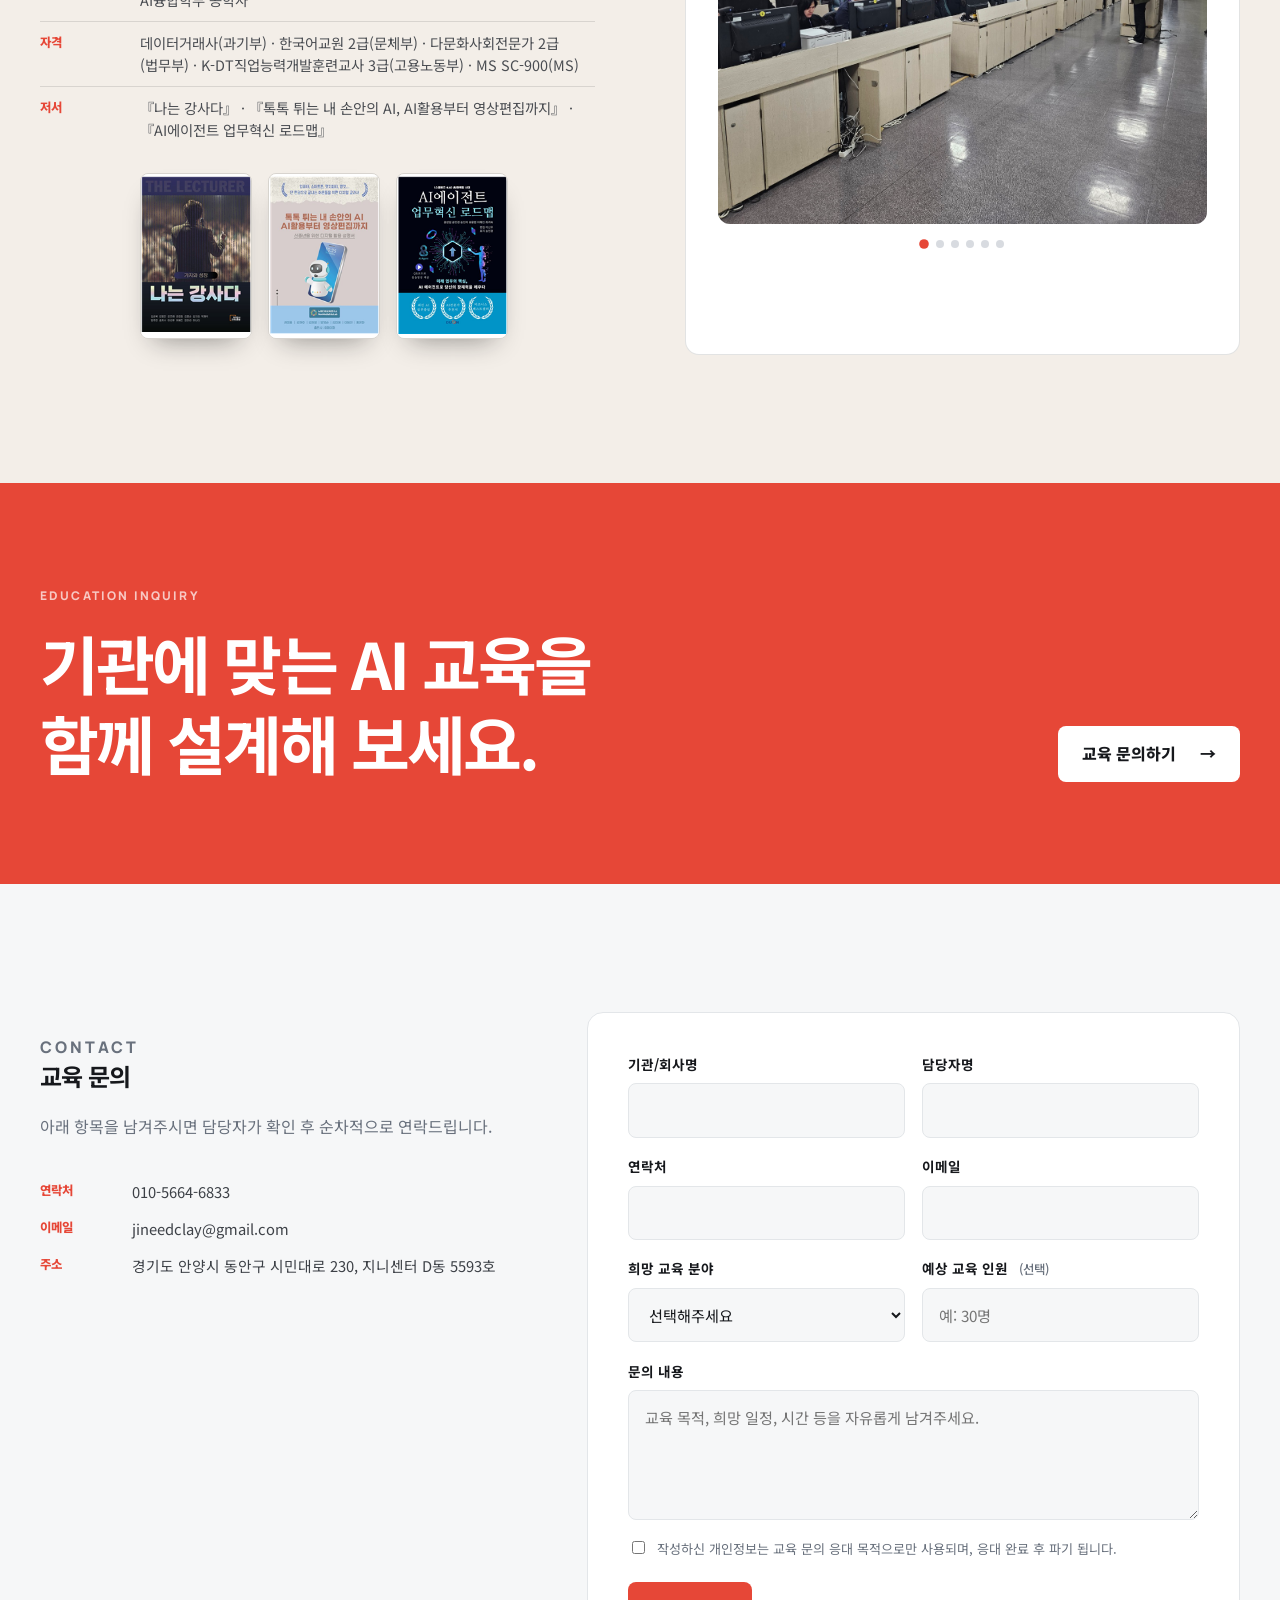
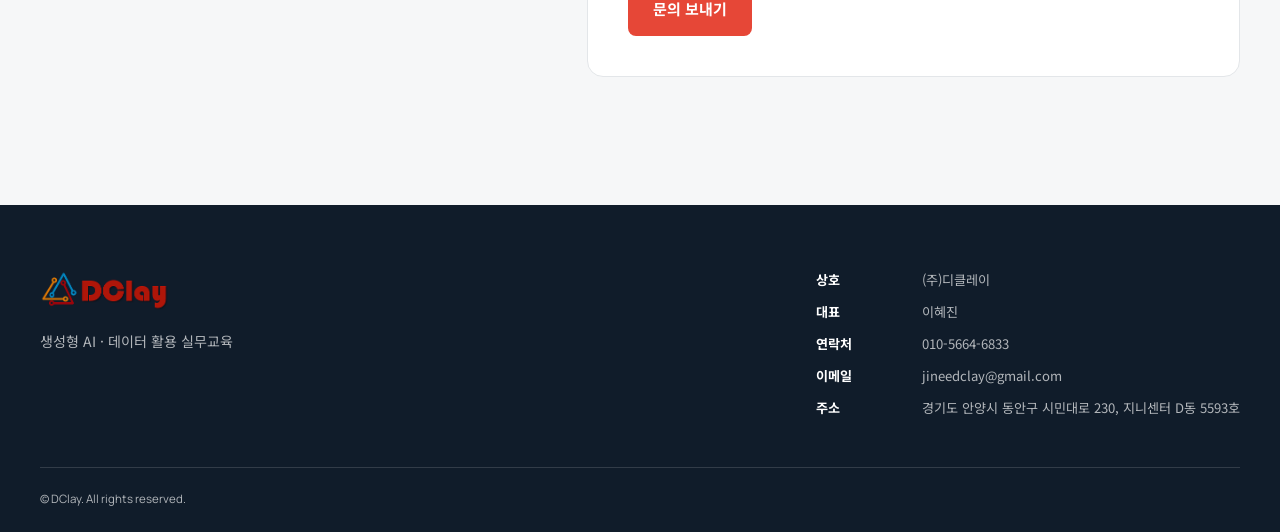
==== commit 0bd51e9f: "Add files via upload" ====
--- a/index.html
+++ b/index.html
@@ -460,7 +460,7 @@
           </div>
           <label class="form-consent">
             <input type="checkbox" required>
-            <span>남겨주신 정보는 교육 문의 응대 목적으로만 사용되며, 별도 저장 없이 이메일로만 전달됩니다.</span>
+            <span>작성하신 개인정보는 교육 문의 응대 목적으로만 사용되며, 응대 완료 후 파기 됩니다.</span>
           </label>
           <div class="form-submit">
             <button class="button button-primary" type="submit">문의 보내기</button>
